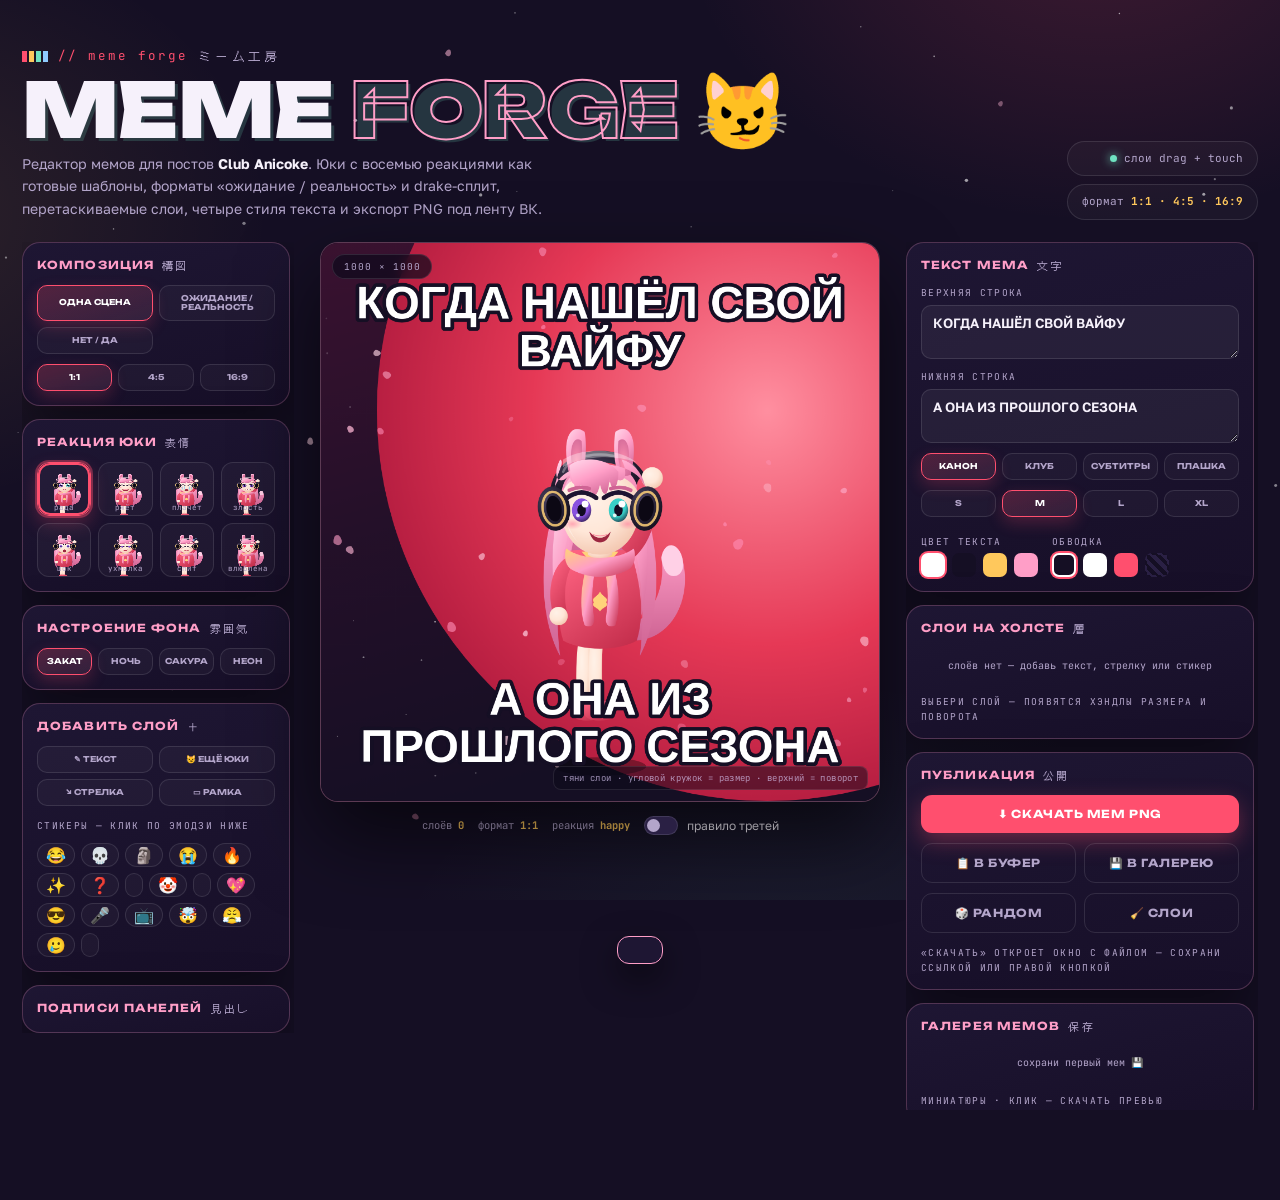
==== meme-forge.html @ c6b7b612 "Add files via upload" ====
<!DOCTYPE html>
<html lang="ru">

<head>
  <meta charset="UTF-8">
  <meta name="viewport" content="width=device-width, initial-scale=1">
  <title>Meme Forge — редактор мемов для Club Anicoke</title>
  <meta name="theme-color" content="#150f24">
  <link rel="icon"
    href="data:image/svg+xml,<svg xmlns='http://www.w3.org/2000/svg' viewBox='0 0 100 100'><text y='.9em' font-size='90'>🤡</text></svg>">
  <link rel="preconnect" href="https://fonts.googleapis.com">
  <link rel="preconnect" href="https://fonts.gstatic.com" crossorigin>
  <link
    href="https://fonts.googleapis.com/css2?family=Unbounded:wght@700;900&family=Golos+Text:wght@400;500;600;700;900&family=DotGothic16&family=JetBrains+Mono:wght@400;500&display=swap"
    rel="stylesheet">
  <style>
    :root {
      --ink: #150f24;
      --ink-2: #1e1633;
      --ink-3: #2a2044;
      --line: rgba(255, 255, 255, .11);
      --text: #f6f1fb;
      --muted: #b3a5ca;
      --sakura: #ff9ec7;
      --hot: #ff4f6e;
      --gold: #ffc85c;
      --mint: #6fe3c1;
      --sky: #8ecbff;
      --display: 'Unbounded', sans-serif;
      --body: 'Golos Text', sans-serif;
      --jp: 'DotGothic16', sans-serif;
      --mono: 'JetBrains Mono', monospace;
    }

    * {
      margin: 0;
      padding: 0;
      box-sizing: border-box
    }

    html {
      scroll-behavior: smooth
    }

    body {
      font-family: var(--body);
      background: var(--ink);
      color: var(--text);
      line-height: 1.6;
      overflow-x: hidden
    }

    body::before {
      content: "";
      position: fixed;
      inset: 0;
      z-index: -3;
      background:
        radial-gradient(700px 520px at 86% -10%, rgba(255, 79, 110, .18), transparent 60%),
        radial-gradient(620px 480px at -8% 24%, rgba(255, 200, 92, .10), transparent 60%),
        radial-gradient(740px 580px at 64% 114%, rgba(111, 227, 193, .08), transparent 60%),
        var(--ink);
    }

    #bg {
      position: fixed;
      inset: 0;
      z-index: -2;
      pointer-events: none
    }

    ::selection {
      background: var(--hot);
      color: #fff
    }

    ::-webkit-scrollbar {
      width: 10px;
      height: 10px
    }

    ::-webkit-scrollbar-track {
      background: var(--ink)
    }

    ::-webkit-scrollbar-thumb {
      background: var(--ink-3);
      border-radius: 8px
    }

    button {
      font-family: inherit
    }

    .wrap {
      max-width: 1500px;
      margin: 0 auto;
      padding: 0 22px;
      position: relative;
      z-index: 2
    }

    .forge-head {
      padding: 46px 0 22px;
      display: grid;
      grid-template-columns: 1.6fr .7fr;
      gap: 28px;
      align-items: end
    }

    .fh-tag {
      font-family: var(--mono);
      color: var(--hot);
      letter-spacing: .16em;
      font-size: 12.5px;
      display: flex;
      align-items: center;
      gap: 10px
    }

    .fh-tag .jp {
      font-family: var(--jp);
      color: var(--muted);
      letter-spacing: .3em
    }

    .fh-tag .gl {
      display: inline-flex;
      gap: 2px
    }

    .fh-tag .gl i {
      width: 5px;
      height: 11px;
      background: var(--hot);
      display: inline-block;
      animation: gl 1.4s infinite steps(1)
    }

    .fh-tag .gl i:nth-child(2) {
      background: var(--gold);
      animation-delay: .2s
    }

    .fh-tag .gl i:nth-child(3) {
      background: var(--mint);
      animation-delay: .4s
    }

    .fh-tag .gl i:nth-child(4) {
      background: var(--sky);
      animation-delay: .6s
    }

    @keyframes gl {

      0%,
      100% {
        opacity: 1;
        transform: scaleY(1)
      }

      50% {
        opacity: .25;
        transform: scaleY(.4)
      }
    }

    .fh-title {
      font-family: var(--display);
      font-weight: 900;
      font-size: clamp(34px, 6.6vw, 76px);
      line-height: .84;
      text-transform: uppercase;
      letter-spacing: -.02em;
      margin-top: 12px;
      position: relative
    }

    .fh-title em {
      font-style: normal;
      color: transparent;
      -webkit-text-stroke: 2px var(--sakura)
    }

    .fh-title .face {
      -webkit-text-stroke: 0;
      color: var(--gold);
      display: inline-block;
      animation: wob 2.6s ease-in-out infinite
    }

    @keyframes wob {

      0%,
      100% {
        transform: rotate(-4deg)
      }

      50% {
        transform: rotate(6deg)
      }
    }

    .fh-title::after {
      content: "MEME FORGE";
      position: absolute;
      left: 3px;
      top: 3px;
      color: var(--mint);
      opacity: .18;
      z-index: -1;
      -webkit-text-stroke: 0;
      mix-blend-mode: screen;
      animation: glx 3s infinite steps(1)
    }

    @keyframes glx {

      0%,
      92%,
      100% {
        transform: translate(0, 0)
      }

      94% {
        transform: translate(-3px, 1px)
      }

      96% {
        transform: translate(2px, -1px)
      }
    }

    .fh-sub {
      color: var(--muted);
      font-size: 14px;
      margin-top: 11px;
      max-width: 540px
    }

    .fh-sub b {
      color: var(--text)
    }

    .fh-meta {
      justify-self: end;
      display: grid;
      gap: 8px;
      text-align: right
    }

    .fh-pill {
      font-family: var(--mono);
      font-size: 11px;
      color: var(--muted);
      border: 1px solid var(--line);
      border-radius: 999px;
      padding: 8px 14px;
      background: rgba(255, 255, 255, .03);
      white-space: nowrap
    }

    .fh-pill b {
      color: var(--gold)
    }

    .fh-pill .dot {
      display: inline-block;
      width: 7px;
      height: 7px;
      border-radius: 50%;
      background: var(--mint);
      box-shadow: 0 0 10px var(--mint);
      margin-right: 7px;
      vertical-align: middle;
      animation: blink 1.6s infinite
    }

    @keyframes blink {

      0%,
      100% {
        opacity: 1
      }

      50% {
        opacity: .3
      }
    }

    .forge {
      display: grid;
      grid-template-columns: 272px minmax(0, 1fr) 352px;
      gap: 20px;
      align-items: start;
      padding-bottom: 90px
    }

    .col {
      display: grid;
      gap: 13px
    }

    .col.tools,
    .col.side {
      position: sticky;
      top: 16px;
      max-height: calc(100vh - 32px);
      overflow: auto;
      padding-right: 4px
    }

    .col.tools::-webkit-scrollbar,
    .col.side::-webkit-scrollbar {
      width: 6px
    }

    .card {
      background: linear-gradient(165deg, var(--ink-2), #170f28);
      border: 1px solid rgba(255, 158, 199, .24);
      border-radius: 18px;
      padding: 14px;
      box-shadow: 0 22px 50px rgba(0, 0, 0, .42);
      display: grid;
      gap: 10px
    }

    .card h3 {
      font-family: var(--display);
      font-weight: 700;
      font-size: 11px;
      letter-spacing: .1em;
      text-transform: uppercase;
      color: var(--sakura);
      display: flex;
      align-items: center;
      gap: 8px
    }

    .card h3 .jp {
      font-family: var(--jp);
      color: var(--muted);
      font-weight: 400;
      letter-spacing: .2em;
      font-size: 11px
    }

    .cap {
      font-family: var(--mono);
      font-size: 9.5px;
      letter-spacing: .14em;
      text-transform: uppercase;
      color: var(--muted)
    }

    .divider {
      height: 1px;
      background: var(--line)
    }

    .seg {
      display: grid;
      gap: 6px
    }

    .seg.c4 {
      grid-template-columns: repeat(4, 1fr)
    }

    .seg.c3 {
      grid-template-columns: repeat(3, 1fr)
    }

    .seg.c2 {
      grid-template-columns: repeat(2, 1fr)
    }

    .seg button {
      font-family: var(--display);
      font-weight: 700;
      font-size: 8px;
      letter-spacing: 0;
      text-transform: uppercase;
      padding: 8px 3px;
      border-radius: 10px;
      border: 1px solid var(--line);
      background: rgba(255, 255, 255, .03);
      color: var(--muted);
      cursor: pointer;
      transition: .18s;
      line-height: 1.15;
      text-align: center;
      min-width: 0;
      white-space: normal;
      overflow-wrap: anywhere;
      word-break: break-word
    }

    .seg button:hover {
      border-color: rgba(255, 158, 199, .4);
      color: var(--text);
      transform: translateY(-1px)
    }

    .seg button.on {
      background: linear-gradient(160deg, rgba(255, 79, 110, .24), rgba(255, 158, 199, .1));
      border-color: var(--hot);
      color: #fff;
      box-shadow: 0 6px 16px rgba(255, 79, 110, .22)
    }

    .faces {
      display: grid;
      grid-template-columns: repeat(4, 1fr);
      gap: 7px
    }

    .face-btn {
      position: relative;
      aspect-ratio: 1;
      border: 1px solid var(--line);
      border-radius: 12px;
      background: rgba(255, 255, 255, .03);
      cursor: pointer;
      transition: .18s;
      overflow: hidden;
      display: grid;
      place-items: center
    }

    .face-btn:focus-visible {
      outline: 2px solid var(--gold);
      outline-offset: 2px
    }

    .face-btn canvas {
      width: 78%;
      height: 78%
    }

    .face-btn:hover {
      border-color: rgba(255, 158, 199, .45);
      transform: translateY(-2px) scale(1.04)
    }

    .face-btn.on {
      border-color: var(--hot);
      box-shadow: 0 0 0 2px rgba(255, 79, 110, .4), 0 8px 18px rgba(255, 79, 110, .25)
    }

    .face-btn.on::after {
      content: "";
      position: absolute;
      inset: 0;
      border-radius: 12px;
      box-shadow: inset 0 0 0 2px var(--hot);
      animation: fpulse 1.6s infinite
    }

    @keyframes fpulse {

      0%,
      100% {
        opacity: .4
      }

      50% {
        opacity: .9
      }
    }

    .face-btn span {
      position: absolute;
      bottom: 2px;
      left: 0;
      right: 0;
      text-align: center;
      font-family: var(--mono);
      font-size: 7.5px;
      color: var(--muted)
    }

    .chips {
      display: flex;
      flex-wrap: wrap;
      gap: 6px
    }

    .chip {
      font-family: var(--body);
      font-size: 12px;
      font-weight: 500;
      border: 1px solid var(--line);
      background: rgba(255, 255, 255, .03);
      color: var(--text);
      border-radius: 999px;
      padding: 5px 11px;
      cursor: pointer;
      transition: .16s;
      white-space: nowrap
    }

    .chip:hover {
      border-color: var(--sakura);
      color: var(--sakura);
      transform: translateY(-2px);
      background: rgba(255, 158, 199, .08)
    }

    .chip.e {
      font-size: 16px;
      padding: 3px 8px;
      line-height: 1
    }

    .sw {
      display: flex;
      align-items: center;
      gap: 9px;
      cursor: pointer;
      user-select: none;
      font-size: 12px
    }

    .sw input {
      display: none
    }

    .sw .box {
      width: 34px;
      height: 19px;
      border-radius: 999px;
      background: var(--ink-3);
      position: relative;
      flex: none;
      transition: .25s;
      border: 1px solid var(--line)
    }

    .sw .box::after {
      content: "";
      position: absolute;
      top: 2px;
      left: 2px;
      width: 13px;
      height: 13px;
      border-radius: 50%;
      background: var(--muted);
      transition: .25s
    }

    .sw input:checked+.box {
      background: linear-gradient(90deg, var(--hot), var(--sakura));
      border-color: transparent
    }

    .sw input:checked+.box::after {
      left: 17px;
      background: #fff
    }

    .swatches {
      display: flex;
      gap: 7px;
      align-items: center
    }

    .swatch {
      width: 24px;
      height: 24px;
      border-radius: 7px;
      cursor: pointer;
      border: 2px solid transparent;
      transition: .16s
    }

    .swatch:hover {
      transform: scale(1.12)
    }

    .swatch.on {
      border-color: #fff;
      box-shadow: 0 0 0 2px var(--hot)
    }

    .field {
      display: grid;
      gap: 5px
    }

    .field textarea,
    .field input[type=text] {
      width: 100%;
      background: rgba(255, 255, 255, .05);
      border: 1px solid var(--line);
      color: var(--text);
      border-radius: 10px;
      padding: 9px 11px;
      font-family: var(--body);
      font-size: 13.5px;
      outline: none;
      transition: .2s;
      resize: vertical
    }

    .field textarea {
      min-height: 54px;
      font-weight: 600
    }

    .field input[type=text]:focus,
    .field textarea:focus {
      border-color: var(--sakura);
      box-shadow: 0 0 0 3px rgba(255, 158, 199, .16)
    }

    .layer-list {
      display: grid;
      gap: 6px;
      max-height: 170px;
      overflow: auto
    }

    .layer {
      display: flex;
      align-items: center;
      gap: 8px;
      border: 1px solid var(--line);
      border-radius: 10px;
      padding: 7px 9px;
      cursor: pointer;
      transition: .16s;
      background: rgba(255, 255, 255, .02)
    }

    .layer:hover {
      border-color: rgba(255, 158, 199, .4)
    }

    .layer.on {
      border-color: var(--hot);
      background: rgba(255, 79, 110, .1)
    }

    .layer .ic {
      font-size: 14px;
      flex: none;
      width: 18px;
      text-align: center
    }

    .layer .nm {
      flex: 1;
      min-width: 0;
      font-size: 11.5px;
      white-space: nowrap;
      overflow: hidden;
      text-overflow: ellipsis
    }

    .layer .x {
      flex: none;
      width: 20px;
      height: 20px;
      border-radius: 6px;
      border: 0;
      background: transparent;
      color: var(--muted);
      cursor: pointer;
      font-size: 12px
    }

    .layer .x:hover {
      background: rgba(255, 79, 110, .2);
      color: #fff
    }

    .btn {
      font-family: var(--display);
      font-weight: 700;
      font-size: 11px;
      letter-spacing: .05em;
      text-transform: uppercase;
      border: 0;
      border-radius: 11px;
      padding: 12px;
      cursor: pointer;
      transition: .2s;
      display: flex;
      align-items: center;
      justify-content: center;
      gap: 8px;
      text-decoration: none
    }

    .btn-hot {
      background: var(--hot);
      color: #fff;
      box-shadow: 0 8px 22px rgba(255, 79, 110, .35)
    }

    .btn-hot:hover {
      transform: translateY(-2px);
      box-shadow: 0 12px 28px rgba(255, 79, 110, .5)
    }

    .btn-ghost {
      background: transparent;
      color: var(--muted);
      border: 1px solid var(--line)
    }

    .btn-ghost:hover {
      color: var(--text);
      border-color: var(--sakura)
    }

    .btn-mint {
      background: var(--mint);
      color: #10332a
    }

    .btn-row {
      display: grid;
      grid-template-columns: 1fr 1fr;
      gap: 8px
    }

    .stage {
      display: grid;
      gap: 14px
    }

    .canvas-frame {
      position: relative;
      border-radius: 18px;
      overflow: hidden;
      border: 1px solid rgba(255, 158, 199, .32);
      background: #0e0a1c;
      box-shadow: 0 34px 80px rgba(0, 0, 0, .6);
      margin: 0 auto;
      width: 100%;
      max-width: 560px;
      transition: transform .12s ease
    }

    .canvas-frame.pop {
      animation: cpop .4s cubic-bezier(.2, .9, .3, 1.4)
    }

    @keyframes cpop {
      0% {
        transform: scale(.96)
      }

      55% {
        transform: scale(1.015)
      }

      100% {
        transform: scale(1)
      }
    }

    .canvas-frame.r11 {
      aspect-ratio: 1/1
    }

    .canvas-frame.r45 {
      aspect-ratio: 4/5
    }

    .canvas-frame.r169 {
      aspect-ratio: 16/9
    }

    #meme {
      position: absolute;
      inset: 0;
      width: 100%;
      height: 100%;
      display: block;
      touch-action: none;
      cursor: grab
    }

    #meme.drag {
      cursor: grabbing
    }

    .canvas-tag {
      position: absolute;
      top: 11px;
      left: 11px;
      z-index: 3;
      font-family: var(--mono);
      font-size: 9.5px;
      letter-spacing: .1em;
      color: var(--muted);
      background: rgba(14, 10, 28, .72);
      border: 1px solid var(--line);
      border-radius: 999px;
      padding: 4px 11px;
      backdrop-filter: blur(6px);
      pointer-events: none
    }

    .canvas-hint {
      position: absolute;
      bottom: 11px;
      right: 11px;
      z-index: 3;
      font-family: var(--mono);
      font-size: 9px;
      letter-spacing: .04em;
      color: var(--muted);
      background: rgba(14, 10, 28, .6);
      border: 1px solid var(--line);
      border-radius: 8px;
      padding: 4px 9px;
      pointer-events: none;
      opacity: .85
    }

    .stage-bar {
      display: flex;
      flex-wrap: wrap;
      gap: 8px 14px;
      justify-content: center;
      align-items: center
    }

    .stage-bar .meter {
      font-family: var(--mono);
      font-size: 10.5px;
      color: var(--muted)
    }

    .stage-bar .meter b {
      color: var(--gold)
    }

    .gallery {
      display: grid;
      grid-template-columns: repeat(3, 1fr);
      gap: 7px;
      max-height: 230px;
      overflow: auto
    }

    .gallery .g {
      position: relative;
      aspect-ratio: 1;
      border-radius: 9px;
      overflow: hidden;
      border: 1px solid var(--line);
      cursor: pointer;
      background: #0e0a1c
    }

    .gallery .g img {
      width: 100%;
      height: 100%;
      object-fit: cover;
      display: block
    }

    .gallery .g .x {
      position: absolute;
      top: 3px;
      right: 3px;
      width: 18px;
      height: 18px;
      border-radius: 6px;
      border: 0;
      background: rgba(14, 10, 28, .8);
      color: #fff;
      cursor: pointer;
      font-size: 11px;
      opacity: 0;
      transition: .15s
    }

    .gallery .g:hover .x {
      opacity: 1
    }

    .gallery .g:hover {
      border-color: var(--sakura)
    }

    .g-empty {
      grid-column: 1/-1;
      font-family: var(--mono);
      font-size: 10px;
      color: var(--muted);
      text-align: center;
      padding: 10px
    }

    .toast {
      position: fixed;
      bottom: 26px;
      left: 50%;
      transform: translate(-50%, 90px);
      z-index: 300;
      background: var(--ink-2);
      border: 1px solid var(--sakura);
      color: var(--text);
      padding: 13px 22px;
      border-radius: 12px;
      box-shadow: 0 14px 34px rgba(0, 0, 0, .55);
      transition: transform .45s cubic-bezier(.2, .9, .3, 1.2);
      font-size: 14px
    }

    .toast.show {
      transform: translate(-50%, 0)
    }

    .modal {
      position: fixed;
      inset: 0;
      z-index: 400;
      background: rgba(8, 5, 16, .8);
      backdrop-filter: blur(6px);
      display: none;
      place-items: center;
      padding: 20px
    }

    .modal.show {
      display: grid
    }

    .modal-card {
      width: min(560px, 94vw);
      max-height: 92vh;
      overflow: auto;
      background: linear-gradient(165deg, var(--ink-2), #170f28);
      border: 1px solid rgba(255, 158, 199, .34);
      border-radius: 18px;
      padding: 18px;
      box-shadow: 0 30px 80px rgba(0, 0, 0, .6);
      display: grid;
      gap: 14px
    }

    .modal-head {
      display: flex;
      justify-content: space-between;
      align-items: center;
      gap: 10px
    }

    .modal-head h3 {
      font-family: var(--display);
      font-weight: 700;
      font-size: 12px;
      letter-spacing: .08em;
      text-transform: uppercase;
      color: var(--sakura)
    }

    .modal-head .dim {
      font-family: var(--mono);
      font-size: 10px;
      color: var(--muted)
    }

    .modal-x {
      flex: none;
      width: 30px;
      height: 30px;
      border-radius: 9px;
      border: 1px solid var(--line);
      background: transparent;
      color: var(--muted);
      cursor: pointer;
      font-size: 15px
    }

    .modal-x:hover {
      color: #fff;
      border-color: var(--hot)
    }

    .modal-card img {
      width: 100%;
      border-radius: 12px;
      border: 1px solid var(--line);
      background: #0e0a1c;
      display: block
    }

    .modal-actions {
      display: grid;
      grid-template-columns: 1fr 1fr;
      gap: 8px
    }

    .modal-note {
      font-family: var(--mono);
      font-size: 10px;
      color: var(--muted);
      line-height: 1.5
    }

    .modal-note b {
      color: var(--gold)
    }

    @media(max-width:1180px) {
      .forge {
        grid-template-columns: 1fr 340px
      }

      .col.tools {
        position: static;
        max-height: none;
        grid-column: 1 / -1;
        display: grid;
        grid-template-columns: 1fr 1fr;
        gap: 13px
      }
    }

    @media(max-width:880px) {
      .forge {
        grid-template-columns: 1fr
      }

      .col.tools {
        grid-template-columns: 1fr
      }

      .col.side {
        position: static;
        max-height: none
      }

      .forge-head {
        grid-template-columns: 1fr
      }

      .fh-meta {
        justify-self: start;
        text-align: left
      }
    }
  </style>
</head>

<body>
  <canvas id="bg" aria-hidden="true"></canvas>

  <div class="wrap">
    <header class="forge-head">
      <div>
        <div class="fh-tag"><span class="gl"><i></i><i></i><i></i><i></i></span>// meme forge <span
            class="jp">ミーム工房</span></div>
        <h1 class="fh-title">MEME <em>FORGE</em> <span class="face">😼</span></h1>
        <p class="fh-sub">Редактор мемов для постов <b>Club Anicoke</b>. Юки с восемью реакциями как готовые шаблоны,
          форматы «ожидание / реальность» и drake‑сплит, перетаскиваемые слои, четыре стиля текста и экспорт PNG под
          ленту ВК.</p>
      </div>
      <div class="fh-meta">
        <div class="fh-pill"><span class="dot"></span>слои drag + touch</div>
        <div class="fh-pill">формат <b>1:1 · 4:5 · 16:9</b></div>
      </div>
    </header>

    <div class="forge">

      <div class="col tools">

        <div class="card">
          <h3>композиция <span class="jp">構図</span></h3>
          <div class="seg c2" id="layout">
            <button data-l="single" class="on">одна сцена</button>
            <button data-l="split">ожидание / реальность</button>
            <button data-l="drake">нет / да</button>
          </div>
          <div class="seg c3" id="ratio">
            <button data-r="11" class="on">1:1</button>
            <button data-r="45">4:5</button>
            <button data-r="169">16:9</button>
          </div>
        </div>

        <div class="card">
          <h3>реакция Юки <span class="jp">表情</span></h3>
          <div class="faces" id="faces"></div>
        </div>

        <div class="card">
          <h3>настроение фона <span class="jp">雰囲気</span></h3>
          <div class="seg c4" id="mood"></div>
        </div>

        <div class="card">
          <h3>добавить слой <span class="jp">＋</span></h3>
          <div class="seg c2">
            <button id="addText">✎ текст</button>
            <button id="addYuki">😼 ещё Юки</button>
            <button id="addArrow">↘ стрелка</button>
            <button id="addBox">▭ рамка</button>
          </div>
          <div class="cap" style="margin-top:2px">стикеры — клик по эмодзи ниже</div>
          <div class="chips" id="stickers"></div>
        </div>

        <div class="card">
          <h3>подписи панелей <span class="jp">見出し</span></h3>
          <div class="field" id="cap1wrap"><span class="cap">панель 1 / верх</span><input type="text" id="cap1"
              value="ОЖИДАНИЕ"></div>
          <div class="field" id="cap2wrap"><span class="cap">панель 2 / низ</span><input type="text" id="cap2"
              value="РЕАЛЬНОСТЬ"></div>
        </div>

      </div>

      <div class="col stage">
        <div class="canvas-frame r11" id="frame">
          <span class="canvas-tag" id="ctag">1000 × 1000</span>
          <canvas id="meme"></canvas>
          <span class="canvas-hint">тяни слои · угловой кружок = размер · верхний = поворот</span>
        </div>
        <div class="stage-bar">
          <span class="meter">слоёв <b id="mLayers">0</b></span>
          <span class="meter">формат <b id="mRatio">1:1</b></span>
          <span class="meter">реакция <b id="mFace">happy</b></span>
          <label class="sw"><input type="checkbox" id="gridOn"><span class="box"></span>правило третей</label>
        </div>
      </div>

      <div class="col side">

        <div class="card" id="globalTextCard">
          <h3>текст мема <span class="jp">文字</span></h3>
          <div class="field"><span class="cap">верхняя строка</span><textarea id="topText"
              rows="2">КОГДА НАШЁЛ СВОЙ ВАЙФУ</textarea></div>
          <div class="field"><span class="cap">нижняя строка</span><textarea id="botText"
              rows="2">А ОНА ИЗ ПРОШЛОГО СЕЗОНА</textarea></div>
          <div class="seg c4" id="tStyle">
            <button data-s="classic" class="on">канон</button>
            <button data-s="club">клуб</button>
            <button data-s="caption">субтитры</button>
            <button data-s="karaoke">плашка</button>
          </div>
          <div class="seg c4" id="tSize">
            <button data-z="S">S</button>
            <button data-z="M" class="on">M</button>
            <button data-z="L">L</button>
            <button data-z="XL">XL</button>
          </div>
          <div style="display:flex;gap:14px;align-items:center;flex-wrap:wrap">
            <div><span class="cap">цвет текста</span>
              <div class="swatches" id="tFill"></div>
            </div>
            <div><span class="cap">обводка</span>
              <div class="swatches" id="tStroke"></div>
            </div>
          </div>
        </div>

        <div class="card">
          <h3>слои на холсте <span class="jp">層</span></h3>
          <div class="layer-list" id="layerList"></div>
          <div class="cap" id="layerHint">выбери слой — появятся хэндлы размера и поворота</div>
        </div>

        <div class="card">
          <h3>публикация <span class="jp">公開</span></h3>
          <button class="btn btn-hot" id="dlMeme">⬇ скачать мем PNG</button>
          <div class="btn-row">
            <button class="btn btn-ghost" id="copyMeme">📋 в буфер</button>
            <button class="btn btn-ghost" id="saveMeme">💾 в галерею</button>
          </div>
          <div class="btn-row">
            <button class="btn btn-ghost" id="randomize">🎲 рандом</button>
            <button class="btn btn-ghost" id="clearLayers">🧹 слои</button>
          </div>
          <div class="cap" style="margin-top:2px">«скачать» откроет окно с файлом — сохрани ссылкой или правой кнопкой
          </div>
        </div>

        <div class="card">
          <h3>галерея мемов <span class="jp">保存</span></h3>
          <div class="gallery" id="gallery"></div>
          <div class="cap" style="margin-top:2px">миниатюры · клик — скачать превью</div>
        </div>

      </div>

    </div>
  </div>

  <div class="modal" id="modal">
    <div class="modal-card">
      <div class="modal-head">
        <h3>мем готов <span class="dim" id="modalDim"></span></h3>
        <button class="modal-x" id="modalX" aria-label="закрыть">✕</button>
      </div>
      <img id="modalImg" alt="готовый мем">
      <div class="modal-actions">
        <a class="btn btn-hot" id="modalSave" download>⬇ сохранить PNG</a>
        <button class="btn btn-ghost" id="modalCopy">📋 скопировать</button>
      </div>
      <div class="modal-note">Если кнопка «сохранить» не сработала — кликни по картинке <b>правой кнопкой → «Сохранить
          изображение как…»</b>. Копирование в буфер работает на https и localhost (твой <b>npx serve</b> подходит).
      </div>
    </div>
  </div>

  <div class="toast" id="toast"></div>

  <script>
    const $ = s => document.querySelector(s), $$ = s => [...document.querySelectorAll(s)];
    /* защитный навешиватель: отсутствующий элемент больше не валит инициализацию */
    function on(sel, ev, fn) {
      const el = typeof sel === 'string' ? $(sel) : sel;
      if (el) { el.addEventListener(ev, fn); return el; }
      console.warn('[meme-forge] элемент не найден, пропуск:', sel); return null;
    }

    /* ═══════════ ambient-фон ═══════════ */
    (() => {
      const cv = $('#bg'), cx = cv.getContext('2d'); let W, H, ps = [], st = [];
      const C = ['#ffb7d5', '#ff9ec7', '#ffd3e4'];
      function rs() {
        W = cv.width = innerWidth; H = cv.height = innerHeight;
        st = Array.from({ length: 50 }, () => ({ x: Math.random() * W, y: Math.random() * H, r: Math.random() * 1.4 + .4, p: Math.random() * 6.28 }));
      }
      addEventListener('resize', rs); rs();
      for (let i = 0; i < 20; i++)ps.push({ x: Math.random() * W, y: Math.random() * H, s: 5 + Math.random() * 7, vy: .4 + Math.random() * .9, ph: Math.random() * 6.28, sw: .4 + Math.random() * .7, rot: Math.random() * 6.28, vr: (Math.random() - .5) * .04, c: C[Math.random() * 3 | 0], a: .3 + Math.random() * .4 });
      function petal(p) {
        cx.save(); cx.translate(p.x, p.y); cx.rotate(p.rot); cx.globalAlpha = p.a; cx.fillStyle = p.c;
        cx.beginPath(); const s = p.s; cx.moveTo(0, 0); cx.bezierCurveTo(s * .6, -s * .5, s * 1.1, -s * .1, s * .55, s * .5);
        cx.bezierCurveTo(s * .2, s * .75, -s * .1, s * .4, 0, 0); cx.fill(); cx.restore();
      }
      (function loop() {
        cx.clearRect(0, 0, W, H);
        for (const s of st) { s.p += .02; cx.globalAlpha = .12 + Math.abs(Math.sin(s.p)) * .5; cx.fillStyle = '#fff'; cx.beginPath(); cx.arc(s.x, s.y, s.r, 0, 6.28); cx.fill(); }
        cx.globalAlpha = 1; for (const p of ps) { p.ph += .02; p.y += p.vy; p.x += Math.sin(p.ph) * p.sw + .2; p.rot += p.vr; if (p.y > H + 20) { p.y = -20; p.x = Math.random() * W; } petal(p); }
        requestAnimationFrame(loop);
      })();
    })();

    /* ═══════════ данные ═══════════ */
    const FACES = [
      { k: 'happy', n: 'рада' }, { k: 'laugh', n: 'ржёт' }, { k: 'cry', n: 'плачет' }, { k: 'angry', n: 'злость' },
      { k: 'shock', n: 'шок' }, { k: 'smug', n: 'ухмылка' }, { k: 'sleep', n: 'спит' }, { k: 'love', n: 'влюблена' },
    ];
    const MOODS = {
      sunset: { name: 'закат', bg: [[0, '#3a1230'], [.5, '#241029'], [1, '#150f24']], sun: { x: .8, y: .3, r: .7, c0: '#ff8fa0', c1: '#e63956', c2: '#b81f42' } },
      night: { name: 'ночь', bg: [[0, '#160f2c'], [1, '#0d0a1c']], sun: { x: .8, y: .28, r: .6, c0: 'rgba(143,203,255,.5)', c1: 'rgba(111,227,193,.16)', c2: 'transparent' } },
      sakura: { name: 'сакура', bg: [[0, '#4a1c3c'], [.5, '#341634'], [1, '#241634']], sun: { x: .8, y: .32, r: .7, c0: '#ffc2dd', c1: '#ff7da6', c2: '#d96f9c' } },
      neon: { name: 'неон', bg: [[0, '#120c22'], [1, '#0a0716']], sun: { x: .8, y: .36, r: .65, c0: 'rgba(111,227,193,.42)', c1: 'rgba(255,79,110,.18)', c2: 'transparent' } },
    };
    const STICKERS = ['😂', '💀', '🗿', '😭', '🔥', '✨', '❓', '', '🤡', '', '💖', '😎', '🎤', '📺', '🤯', '😤', '🥲', ''];
    const TFILLS = [['#ffffff', 'белый'], ['#150f24', 'чёрный'], ['#ffc85c', 'золото'], ['#ff9ec7', 'сакура']];
    const TSTROKES = [['#150f24', 'чёрный'], ['#ffffff', 'белый'], ['#ff4f6e', 'hot'], ['none', 'без']];
    const SIZEZ = { S: .058, M: .082, L: .112, XL: .15 };
    const DEF_SPLIT = ['ОЖИДАНИЕ', 'РЕАЛЬНОСТЬ'], DEF_DRAKE = ['НЕТ', 'ДА'];
    const HANDLE_CSS = 12, HANDLE_HIT = 15, HANDLE_LEN = 22;

    /* ═══════════ состояние ═══════════ */
    const S = {
      layout: 'single', ratio: '11', face: 'happy', mood: 'sunset',
      tStyle: 'classic', tSize: 'M', tFill: '#ffffff', tStroke: '#150f24',
      topText: 'КОГДА НАШЁЛ СВОЙ ВАЙФУ', botText: 'А ОНА ИЗ ПРОШЛОГО СЕЗОНА',
      cap1: 'ОЖИДАНИЕ', cap2: 'РЕАЛЬНОСТЬ', grid: false,
      layers: [], active: null, panelFaces: ['happy', 'cry']
    };
    let UID = 0;
    let curCssScale = 1;

    /* ═══════════ генератор Юки с реакциями ═══════════ */
    const PAL = { hair: ['#ffd0e6', '#ff9ec7', '#cf6494'], skin: '#ffe7d8', skinSh: '#efbca2', cloth: ['#ff6482', '#c52f4d'], accent: '#ffd27a', eye: '#8a52e0', eye2: '#39d0c8' };
    function buildEyes(face, id, p, sxL, sxR) {
      const eL = id + '_eye0', eR = id + '_eye1';
      const open = (ex, grad, sx) => {
        const w = sx !== 1 ? `translate(${ex},0) scale(${sx},1) translate(${-ex},0)` : '';
        const g = `<ellipse cx="${ex}" cy="65" rx="6.3" ry="7.7" fill="url(#${grad})"/><ellipse cx="${ex}" cy="65" rx="2.8" ry="3.8" fill="#120b22"/><circle cx="${ex + 2.3}" cy="61" r="2.3" fill="#fff"/><circle cx="${ex - 2.4}" cy="68.4" r="1.2" fill="#fff" opacity=".85"/><path d="M${ex - 9.5},57 q9.5,-7 19,0" stroke="#1d1430" stroke-width="3" fill="none" stroke-linecap="round"/>`;
        return w ? `<g transform="${w}">${g}</g>` : `<g>${g}</g>`;
      };
      const happy = (ex, sx) => {
        const w = sx !== 1 ? `translate(${ex},0) scale(${sx},1) translate(${-ex},0)` : '';
        const g = `<path d="M${ex - 8},66 q8,-8 16,0" stroke="#2a1d3a" stroke-width="3.4" fill="none" stroke-linecap="round"/>`;
        return w ? `<g transform="${w}">${g}</g>` : `<g>${g}</g>`;
      };
      const cry = (ex, sx) => {
        const w = sx !== 1 ? `translate(${ex},0) scale(${sx},1) translate(${-ex},0)` : '';
        const g = `<path d="M${ex - 7},64 q7,-6 14,0" stroke="#2a1d3a" stroke-width="3" fill="none" stroke-linecap="round"/>
      <path d="M${ex - 4},68 q-2,12 1,18 q3,-6 1,-18z" fill="#7fd0ff" opacity=".85"/><path d="M${ex + 4},68 q2,10 -1,16" stroke="#7fd0ff" stroke-width="2.4" fill="none" opacity=".7" stroke-linecap="round"/>`;
        return w ? `<g transform="${w}">${g}</g>` : `<g>${g}</g>`;
      };
      const shock = (ex, sx) => {
        const w = sx !== 1 ? `translate(${ex},0) scale(${sx},1) translate(${-ex},0)` : '';
        const g = `<circle cx="${ex}" cy="64" r="7" fill="#fff"/><circle cx="${ex}" cy="64" r="5" fill="url(#${eL})"/><circle cx="${ex}" cy="64" r="1.7" fill="#120b22"/><path d="M${ex - 9},55 q9,-5 18,0" stroke="#1d1430" stroke-width="2.6" fill="none" stroke-linecap="round"/>`;
        return w ? `<g transform="${w}">${g}</g>` : `<g>${g}</g>`;
      };
      const smug = (ex, sx) => {
        const w = sx !== 1 ? `translate(${ex},0) scale(${sx},1) translate(${-ex},0)` : '';
        const g = `<path d="M${ex - 8},64 q8,-3 16,2" stroke="#2a1d3a" stroke-width="3.2" fill="none" stroke-linecap="round"/><ellipse cx="${ex + 1}" cy="66" rx="4" ry="3" fill="url(#${eL})"/>`;
        return w ? `<g transform="${w}">${g}</g>` : `<g>${g}</g>`;
      };
      const sleep = (ex, sx) => {
        const w = sx !== 1 ? `translate(${ex},0) scale(${sx},1) translate(${-ex},0)` : '';
        const g = `<path d="M${ex - 8},65 q8,4 16,0" stroke="#2a1d3a" stroke-width="3.2" fill="none" stroke-linecap="round"/>`;
        return w ? `<g transform="${w}">${g}</g>` : `<g>${g}</g>`;
      };
      const love = (ex) => `<g><path d="M${ex},70 C${ex - 7},62 ${ex - 7},56 ${ex - 3},56 C${ex - 1},56 ${ex},58 ${ex},59 C${ex},58 ${ex + 1},56 ${ex + 3},56 C${ex + 7},56 ${ex + 7},62 ${ex},70 Z" fill="#ff4f6e"/></g>`;
      const angry = (ex, sx) => {
        const w = sx !== 1 ? `translate(${ex},0) scale(${sx},1) translate(${-ex},0)` : '';
        const g = `<ellipse cx="${ex}" cy="66" rx="5.6" ry="6.6" fill="url(#${eL})"/><ellipse cx="${ex}" cy="66" rx="2.4" ry="3.2" fill="#120b22"/><circle cx="${ex + 1.8}" cy="63" r="1.6" fill="#fff"/><path d="M${ex - 9},58 l17,5" stroke="#1d1430" stroke-width="3.2" fill="none" stroke-linecap="round"/>`;
        return w ? `<g transform="${w}">${g}</g>` : `<g>${g}</g>`;
      };
      let L, R;
      switch (face) {
        case 'laugh': L = happy(58, sxL); R = happy(82, sxR); break;
        case 'cry': L = cry(58, sxL); R = cry(82, sxR); break;
        case 'shock': L = shock(58, sxL); R = shock(82, sxR); break;
        case 'smug': L = smug(58, sxL); R = smug(82, sxR); break;
        case 'sleep': L = sleep(58, sxL); R = sleep(82, sxR); break;
        case 'love': L = love(58); R = love(82); break;
        case 'angry': L = angry(58, sxL); R = angry(82, sxR); break;
        default: L = open(58, eL, sxL); R = open(82, eR, sxR);
      }
      return L + R;
    }
    function buildMouth(face) {
      switch (face) {
        case 'laugh': return `<path d="M58,78 q12,14 24,0 q-3,12 -12,12 q-9,0 -12,-12z" fill="#9c2740"/><path d="M60,80 q10,4 20,0 q-2,3 -10,3 q-8,0 -10,-3z" fill="#ff8aa0"/>`;
        case 'cry': return `<path d="M62,84 q8,-6 16,0 q-2,5 -8,5 q-6,0 -8,-5z" fill="#9c2740"/>`;
        case 'angry': return `<path d="M60,80 l20,0 l-3,5 l-3,-3 l-3,3 l-3,-3 l-3,3z" fill="#fff" stroke="#9c2740" stroke-width="1"/>`;
        case 'shock': return `<ellipse cx="70" cy="84" rx="5" ry="6.5" fill="#9c2740"/>`;
        case 'smug': return `<path d="M62,80 q8,5 16,-1" stroke="#b83350" stroke-width="2.4" fill="none" stroke-linecap="round"/>`;
        case 'sleep': return `<path d="M64,82 q6,3 12,0" stroke="#b83350" stroke-width="2.2" fill="none" stroke-linecap="round"/><text x="92" y="40" font-family="Unbounded" font-size="14" fill="#8ecbff" font-weight="700">z</text><text x="100" y="30" font-family="Unbounded" font-size="11" fill="#8ecbff" font-weight="700">z</text>`;
        case 'love': return `<path d="M62,80 q8,8 16,0 q-2,7 -8,7 q-6,0 -8,-7z" fill="#9c2740"/>`;
        default: return `<path d="M63,79 q7,8 14,0 q-2,7 -7,7 q-5,0 -7,-7z" fill="#9c2740"/><path d="M64,80 q6,3 12,0 q-2,2 -6,2 q-4,0 -6,-2z" fill="#ff8aa0"/>`;
      }
    }
    function chibiSVG(face) {
      const id = 'y' + (UID++), p = PAL, [hL, hM, hD] = p.hair, [cL, cD] = p.cloth;
      const sxL = 1, sxR = 1;
      const defs = `<defs>
   <linearGradient id="${id}_h" x1=".2" y1="0" x2=".8" y2="1"><stop offset="0" stop-color="${hL}"/><stop offset=".45" stop-color="${hM}"/><stop offset="1" stop-color="${hD}"/></linearGradient>
   <linearGradient id="${id}_hd" x1="0" y1="0" x2="0" y2="1"><stop offset="0" stop-color="${hM}"/><stop offset="1" stop-color="${hD}"/></linearGradient>
   <radialGradient id="${id}_sk" cx=".38" cy=".32" r=".82"><stop offset="0" stop-color="#fff2e8"/><stop offset=".5" stop-color="${p.skin}"/><stop offset="1" stop-color="${p.skinSh}"/></radialGradient>
   <linearGradient id="${id}_cl" x1=".2" y1="0" x2=".8" y2="1"><stop offset="0" stop-color="${cL}"/><stop offset="1" stop-color="${cD}"/></linearGradient>
   <linearGradient id="${id}_ac" x1="0" y1="0" x2="0" y2="1"><stop offset="0" stop-color="${p.accent}"/><stop offset="1" stop-color="${cD}"/></linearGradient>
   <linearGradient id="${id}_sc" x1="0" y1="0" x2="1" y2="1"><stop offset="0" stop-color="${p.accent}"/><stop offset=".5" stop-color="${hM}"/><stop offset="1" stop-color="${cD}"/></linearGradient>
   <radialGradient id="${id}_eye0" cx=".4" cy=".3" r=".85"><stop offset="0" stop-color="${p.eye}"/><stop offset=".55" stop-color="${p.eye}"/><stop offset="1" stop-color="#140d24"/></radialGradient>
   <radialGradient id="${id}_eye1" cx=".4" cy=".3" r=".85"><stop offset="0" stop-color="${p.eye2}"/><stop offset=".55" stop-color="${p.eye2}"/><stop offset="1" stop-color="#140d24"/></radialGradient>
   <radialGradient id="${id}_bl" cx=".5" cy=".5" r=".5"><stop offset="0" stop-color="#ff7d9c" stop-opacity=".6"/><stop offset="1" stop-color="#ff7d9c" stop-opacity="0"/></radialGradient>
   <radialGradient id="${id}_ear" cx=".5" cy=".7" r=".7"><stop offset="0" stop-color="#ff8fb0"/><stop offset="1" stop-color="#d96f9c"/></radialGradient>
   <radialGradient id="${id}_hp" cx=".34" cy=".3" r=".85"><stop offset="0" stop-color="#4a4260"/><stop offset=".5" stop-color="#2a2438"/><stop offset="1" stop-color="#100c1a"/></radialGradient>
  </defs>`;
      const ears = `<g><path d="M50,42 C44,16 52,8 60,14 C62,26 60,36 58,44 Z" fill="url(#${id}_h)"/><path d="M52,38 C49,22 54,16 58,20 C59,28 58,34 56,40 Z" fill="url(#${id}_ear)"/></g><g><path d="M90,42 C96,16 88,8 80,14 C78,26 80,36 82,44 Z" fill="url(#${id}_h)"/><path d="M88,38 C91,22 86,16 82,20 C81,28 82,34 84,40 Z" fill="url(#${id}_ear)"/></g>`;
      const hpBand = `<path d="M41,54 C44,22 96,22 99,54" stroke="url(#${id}_hp)" stroke-width="7.5" fill="none" stroke-linecap="round"/><path d="M46,40 C52,25 88,25 94,40" stroke="#fff" stroke-width="1.6" fill="none" opacity=".3" stroke-linecap="round"/>`;
      const back = `<path d="M40,56 C36,30 104,30 100,56 C100,72 96,84 92,92 L48,92 C44,84 40,72 40,56 Z" fill="url(#${id}_hd)"/>`;
      const long = `<path d="M42,58 C30,92 30,134 44,160 C40,128 44,96 52,72 Z" fill="url(#${id}_hd)"/><path d="M44,60 C36,90 38,124 48,150 C46,120 50,92 56,72 Z" fill="url(#${id}_h)" opacity=".9"/><path d="M98,58 C110,92 110,134 96,160 C100,128 96,96 88,72 Z" fill="url(#${id}_hd)"/><path d="M96,60 C104,90 102,124 92,150 C94,120 90,92 84,72 Z" fill="url(#${id}_h)" opacity=".9"/>`;
      const tail = `<g><path d="M92,150 C116,150 130,124 124,98 C122,86 112,84 110,96 C113,116 104,134 90,140 Z" fill="url(#${id}_hd)"/><path d="M124,98 C122,86 112,84 110,96 C111,104 114,108 118,108 C122,108 125,104 124,98 Z" fill="${hL}"/></g>`;
      const leg = (x) => `<g><path d="M${x},148 C${x - 2},166 ${x - 2},182 ${x},196 C${x + 4},198 ${x + 8},196 ${x + 8},190 C${x + 7},178 ${x + 7},162 ${x + 8},150 Z" fill="url(#${id}_sk)"/><path d="M${x - 4},192 q-3,9 7,10 q13,1 13,-6 q0,-6 -9,-7 q-8,-1 -11,3z" fill="url(#${id}_cl)"/></g>`;
      const torso = `<g><path d="M50,92 C48,90 92,90 90,92 C97,114 99,134 94,150 C82,157 58,157 46,150 C41,134 43,114 50,92 Z" fill="url(#${id}_cl)"/><path d="M58,92 L70,106 L82,92 Z" fill="${p.accent}"/><g transform="translate(70,124)" fill="${p.accent}"><path d="M0,-6 C2,-2 6,-2 4,1 C6,4 2,4 0,7 C-2,4 -6,4 -4,1 C-6,-2 -2,-2 0,-6 Z"/></g></g>`;
      const armL = `<g><path d="M48,96 C38,102 35,120 40,134 C44,138 49,136 48,129 C46,118 48,106 53,99 Z" fill="url(#${id}_cl)"/><circle cx="43" cy="134" r="6" fill="url(#${id}_sk)"/></g>`;
      const armR = `<g><path d="M92,96 C104,86 110,64 105,46 C100,40 93,43 94,52 C97,66 92,80 84,90 Z" fill="url(#${id}_cl)"/><circle cx="104" cy="44" r="7" fill="url(#${id}_sk)"/></g>`;
      const scarf = `<g><path d="M62,98 C58,112 56,128 60,140 C64,142 67,140 66,134 C64,122 65,110 68,100 Z" fill="url(#${id}_sc)"/><path d="M78,98 C82,112 84,128 80,140 C76,142 73,140 74,134 C76,122 75,110 72,100 Z" fill="url(#${id}_sc)"/><path d="M48,90 C58,98 82,98 92,90 C94,96 92,102 88,104 C76,110 64,110 52,104 C48,102 46,96 48,90 Z" fill="url(#${id}_sc)"/></g>`;
      const neck = `<path d="M62,82 h16 v12 q-8,6 -16,0z" fill="url(#${id}_sk)"/>`;
      const faceG = `<path d="M44,60 C44,34 96,34 96,60 C96,82 84,94 70,94 C56,94 44,82 44,60 Z" fill="url(#${id}_sk)"/><path d="M46,58 C46,46 52,40 60,38 C50,42 47,52 48,64 C48,72 50,80 56,86 C49,80 46,70 46,58 Z" fill="#fff" opacity=".4"/>`;
      const front = `<path d="M40,56 C38,28 102,28 100,56 C100,42 92,34 84,32 C90,44 84,50 78,42 C76,54 68,44 64,54 C60,44 52,54 50,42 C44,50 38,44 44,32 C48,34 40,42 40,56 Z" fill="url(#${id}_h)"/><path d="M50,36 C52,50 56,56 58,46 C58,56 62,58 64,48 C64,58 68,58 70,48 C72,58 76,56 76,44 C78,56 82,50 82,40 C74,30 56,30 50,36 Z" fill="url(#${id}_h)"/><path d="M46,32 C58,24 82,24 94,34 C82,29 58,29 46,37 Z" fill="#fff" opacity=".34"/>`;
      const cup = (px, rot) => `<g transform="rotate(${rot} ${px} 64)"><ellipse cx="${px}" cy="64" rx="10.5" ry="14.5" fill="url(#${id}_hp)"/><ellipse cx="${px}" cy="64" rx="7.4" ry="11" fill="none" stroke="${p.accent}" stroke-width="1.6" opacity=".85"/><ellipse cx="${px}" cy="64" rx="5" ry="8.4" fill="#0c0814"/></g>`;
      const brows = face === 'angry'
        ? `<path d="M48,50 l14,4" stroke="${hD}" stroke-width="2.6" fill="none" stroke-linecap="round"/><path d="M92,50 l-14,4" stroke="${hD}" stroke-width="2.6" fill="none" stroke-linecap="round"/>`
        : `<path d="M50,52 q7,-3 13,-1" stroke="${hD}" stroke-width="2.4" fill="none" stroke-linecap="round"/><path d="M77,51 q7,-2 13,1" stroke="${hD}" stroke-width="2.4" fill="none" stroke-linecap="round"/>`;
      const eyes = buildEyes(face, id, p, sxL, sxR);
      const mouth = buildMouth(face);
      const blush = `<ellipse cx="52" cy="74" rx="6.5" ry="3.6" fill="url(#${id}_bl)"/><ellipse cx="88" cy="74" rx="6.5" ry="3.6" fill="url(#${id}_bl)"/>`;
      return `<svg xmlns="http://www.w3.org/2000/svg" width="140" height="240" viewBox="0 0 140 240">${defs}<ellipse cx="70" cy="232" rx="30" ry="6" fill="rgba(0,0,0,.35)"/>${tail}${back}${long}${hpBand}${ears}${leg(56)}${leg(64)}${torso}${armL}${armR}${neck}${scarf}${faceG}${front}${brows}${eyes}${blush}${mouth}${cup(40, -8)}${cup(100, 8)}</svg>`;
    }
    const yukiCache = {};
    function yukiImg(face) {
      return new Promise(res => {
        if (yukiCache[face]) return res(yukiCache[face]);
        const img = new Image(); img.onload = () => { yukiCache[face] = img; res(img); }; img.onerror = () => res(null);
        img.src = 'data:image/svg+xml;charset=utf-8,' + encodeURIComponent(chibiSVG(face));
      });
    }
    async function preloadFaces() { await Promise.all(FACES.map(f => yukiImg(f.k))); }

    function rr(c, x, y, w, h, r) { r = Math.min(r, w / 2, h / 2); c.beginPath(); c.moveTo(x + r, y); c.arcTo(x + w, y, x + w, y + h, r); c.arcTo(x + w, y + h, x, y + h, r); c.arcTo(x, y + h, x, y, r); c.arcTo(x, y, x + w, y, r); c.closePath(); }
    function rng(seed) { let s = seed >>> 0; return () => { s = (s * 1664525 + 1013904223) >>> 0; return s / 4294967296; }; }

    function dims() { return S.ratio === '45' ? [1000, 1250] : S.ratio === '169' ? [1280, 720] : [1000, 1000]; }

    function drawBg(c, W, H, seed) {
      const m = MOODS[S.mood];
      const g = c.createLinearGradient(0, 0, W * .3, H); m.bg.forEach(s => g.addColorStop(s[0], s[1])); c.fillStyle = g; c.fillRect(0, 0, W, H);
      const r = rng(seed || 7); c.fillStyle = '#fff'; for (let i = 0; i < 60; i++) { c.globalAlpha = .12 + r() * .6; c.beginPath(); c.arc(r() * W, r() * H, r() * 1.5 + .4, 0, 6.28); c.fill(); } c.globalAlpha = 1;
      if (m.sun) {
        const sx = m.sun.x * W, sy = m.sun.y * H, sr = m.sun.r * Math.min(W, H);
        const rg = c.createRadialGradient(sx, sy, 0, sx, sy, sr); rg.addColorStop(0, m.sun.c0); rg.addColorStop(.6, m.sun.c1); rg.addColorStop(1, m.sun.c2);
        c.fillStyle = rg; c.beginPath(); c.arc(sx, sy, sr, 0, 6.28); c.fill();
      }
      const C = ['#ffb7d5', '#ff9ec7', '#ffd3e4', '#ff8fb8']; const r2 = rng(42);
      for (let i = 0; i < 34; i++) {
        const x = r2() * W, y = r2() * H, s = 8 + r2() * 15, rot = r2() * 6.28; c.save(); c.translate(x, y); c.rotate(rot); c.globalAlpha = .3 + r2() * .45; c.fillStyle = C[r2() * 4 | 0];
        c.beginPath(); c.moveTo(0, 0); c.bezierCurveTo(s * .6, -s * .5, s * 1.1, -s * .1, s * .55, s * .5); c.bezierCurveTo(s * .2, s * .75, -s * .1, s * .4, 0, 0); c.fill(); c.restore();
      } c.globalAlpha = 1;
    }

    function wrap(c, text, maxW, font) {
      c.font = font; const words = text.split(/\s+/); const lines = []; let line = '';
      for (const w of words) { const t = line ? line + ' ' + w : w; if (c.measureText(t).width > maxW && line) { lines.push(line); line = w; } else line = t; }
      if (line) lines.push(line); return lines;
    }
    function drawMemeText(c, text, alignY, W, H, opts) {
      if (!text || !text.trim()) return;
      const fs = H * opts.size; const font = `900 ${fs}px ${opts.style === 'classic' ? 'Arial Black, sans-serif' : 'Unbounded, sans-serif'}`;
      const lines = wrap(c, text.toUpperCase(), W * .9, font);
      c.textAlign = 'center'; c.textBaseline = 'middle';
      const lh = fs * 1.04; const blockH = lines.length * lh;
      // верх растёт вниз от верха; низ привязан к нижней кромке и растёт вверх (не вылезает за рамку)
      let y0 = alignY === 'top' ? H * .07 + lh / 2 : H * .95 - (lines.length - 1) * lh - lh / 2;
      if (opts.style === 'caption' || opts.style === 'karaoke') {
        const pad = lh * .4; const bw = W * .92, bh = blockH + pad * 2; const bx = (W - bw) / 2;
        const by = alignY === 'top' ? H * .04 : H * .96 - bh;
        c.fillStyle = opts.style === 'karaoke' ? hexA(opts.accent, .92) : 'rgba(10,7,20,.72)';
        rr(c, bx, by, bw, bh, bh * .12); c.fill();
        y0 = by + pad + lh / 2;
      }
      const hasStroke = opts.stroke && opts.stroke !== 'none';
      lines.forEach((ln, i) => {
        const y = y0 + i * lh;
        if (opts.style === 'classic') {
          if (hasStroke) { c.lineJoin = 'round'; c.lineWidth = fs * .16; c.strokeStyle = opts.stroke; c.strokeText(ln, W / 2, y); }
          c.fillStyle = opts.fill; c.fillText(ln, W / 2, y);
        }
        else if (opts.style === 'club') {
          c.save(); c.shadowColor = 'rgba(0,0,0,.6)'; c.shadowBlur = fs * .25; c.shadowOffsetY = fs * .06; c.fillStyle = opts.fill; c.fillText(ln, W / 2, y); c.restore();
          c.lineWidth = fs * .03; c.strokeStyle = opts.accent; c.strokeText(ln, W / 2, y);
        }
        else { c.fillStyle = opts.style === 'karaoke' ? '#1a0e16' : '#fff'; c.fillText(ln, W / 2, y); }
      });
    }
    function hexA(hex, a) { const n = parseInt(hex.slice(1), 16); return `rgba(${(n >> 16) & 255},${(n >> 8) & 255},${n & 255},${a})`; }

    async function drawYukiIn(c, face, x, y, w, h) {
      const img = await yukiImg(face); if (!img) return;
      const ar = 140 / 240; let dw = w, dh = w / ar; if (dh > h) { dh = h; dw = h * ar; }
      c.drawImage(img, x + (w - dw) / 2, y + (h - dh), dw, dh);
    }

    function drawLayer(c, L, W, H, ui) {
      const x = L.x * W, y = L.y * H, w = L.w * W, h = L.h * H;
      c.save(); c.translate(x + w / 2, y + h / 2); c.rotate(L.rot || 0); c.translate(-(w / 2), -(h / 2));
      if (L.type === 'yuki') { /* async отдельно */ }
      else if (L.type === 'text') {
        const fs = h * .5; const font = `800 ${fs}px Unbounded, sans-serif`; c.font = font; c.textAlign = 'center'; c.textBaseline = 'middle';
        const lines = wrap(c, L.text || 'ТЕКСТ', w, font); const lh = fs * 1.05;
        const hs = L.stroke && L.stroke !== 'none';
        lines.forEach((ln, i) => {
          const yy = h / 2 + (i - (lines.length - 1) / 2) * lh;
          if (hs) { c.lineJoin = 'round'; c.lineWidth = fs * .14; c.strokeStyle = L.stroke; c.strokeText(ln, w / 2, yy); }
          c.fillStyle = L.fill; c.fillText(ln, w / 2, yy);
        });
      }
      else if (L.type === 'sticker') { c.font = `${h}px sans-serif`; c.textAlign = 'center'; c.textBaseline = 'middle'; c.fillText(L.emoji, w / 2, h * .55); }
      else if (L.type === 'arrow') {
        c.strokeStyle = L.color; c.fillStyle = L.color; c.lineWidth = Math.max(3, h * .12); c.lineCap = 'round';
        c.beginPath(); c.moveTo(w * .1, h * .1); c.quadraticCurveTo(w * .7, h * .2, w * .82, h * .78); c.stroke();
        const ax = w * .82, ay = h * .78; c.beginPath(); c.moveTo(ax, ay); c.lineTo(ax - w * .22, ay - h * .06); c.lineTo(ax - w * .04, ay - h * .24); c.closePath(); c.fill();
      }
      else if (L.type === 'box') { c.strokeStyle = L.color; c.lineWidth = Math.max(4, h * .06); c.setLineDash([w * .05, w * .03]); rr(c, 2, 2, w - 4, h - 4, Math.min(w, h) * .06); c.stroke(); c.setLineDash([]); }
      c.restore();
      if (ui && S.active === L.id) drawHandles(c, L, W, H);
    }
    function drawHandles(c, L, W, H) {
      const x = L.x * W, y = L.y * H, w = L.w * W, h = L.h * H;
      const sc = curCssScale || 1;
      const R = HANDLE_CSS / sc, LEN = HANDLE_LEN / sc, LW = 2 / sc;
      c.save(); c.translate(x + w / 2, y + h / 2); c.rotate(L.rot || 0); c.translate(-(w / 2), -(h / 2));
      c.strokeStyle = '#ffc85c'; c.lineWidth = LW; c.setLineDash([6 / sc, 5 / sc]); c.strokeRect(0, 0, w, h); c.setLineDash([]);
      c.fillStyle = '#ffc85c'; c.strokeStyle = '#150f24'; c.lineWidth = LW;
      c.beginPath(); c.arc(w, h, R, 0, 6.28); c.fill(); c.stroke();
      c.beginPath(); c.moveTo(w / 2, 0); c.lineTo(w / 2, -LEN); c.stroke();
      c.beginPath(); c.arc(w / 2, -LEN, R, 0, 6.28); c.fill(); c.stroke();
      c.fillStyle = '#150f24'; c.font = `bold ${11 / sc}px sans-serif`; c.textAlign = 'center'; c.textBaseline = 'middle'; c.fillText('↻', w / 2, -LEN);
      c.restore();
    }

    async function paint(canvas, opts = {}) {
      const ui = !!opts.ui; const [W, H] = dims();
      canvas.width = W; canvas.height = H; const c = canvas.getContext('2d');
      if (ui) { curCssScale = (canvas === meme && meme.clientWidth) ? meme.clientWidth / W : 1; }
      c.clearRect(0, 0, W, H);
      drawBg(c, W, H, opts.seed);

      if (S.layout === 'single') {
        await drawYukiIn(c, S.face, W * .18, H * .30, W * .64, H * .66);
        for (const L of S.layers) { if (L.type === 'yuki') { await drawYukiIn(c, L.face, L.x * W, L.y * H, L.w * W, L.h * H); } else drawLayer(c, L, W, H, ui); }
        const to = { style: S.tStyle, size: SIZEZ[S.tSize], fill: S.tFill, stroke: S.tStroke, accent: S.tFill === '#ffffff' ? '#ff9ec7' : S.tFill };
        drawMemeText(c, S.topText, 'top', W, H, to);
        drawMemeText(c, S.botText, 'bot', W, H, to);
      }
      else if (S.layout === 'split') {
        const gap = W * .012; const pw = (W - gap) / 2;
        c.strokeStyle = 'rgba(255,255,255,.18)'; c.lineWidth = Math.max(2, W * .004);
        c.strokeRect(0, 0, pw, H); c.strokeRect(pw + gap, 0, pw, H);
        await drawYukiIn(c, S.panelFaces[0], pw * .12, H * .26, pw * .76, H * .6);
        await drawYukiIn(c, S.panelFaces[1], pw + gap + pw * .12, H * .26, pw * .76, H * .6);
        drawPanelCap(c, S.cap1, pw / 2, W, H, 'top', pw);
        drawPanelCap(c, S.cap2, pw + gap + pw / 2, W, H, 'top', pw);
        for (const L of S.layers) { if (L.type === 'yuki') { await drawYukiIn(c, L.face, L.x * W, L.y * H, L.w * W, L.h * H); } else drawLayer(c, L, W, H, ui); }
      }
      else if (S.layout === 'drake') {
        const gap = H * .012; const ph = (H - gap) / 2;
        c.strokeStyle = 'rgba(255,255,255,.18)'; c.lineWidth = Math.max(2, W * .004);
        c.strokeRect(0, 0, W, ph); c.strokeRect(0, ph + gap, W, ph);
        await drawYukiIn(c, S.panelFaces[0], W * .04, ph * .12, W * .34, ph * .78);
        await drawYukiIn(c, S.panelFaces[1], W * .04, ph + gap + ph * .12, W * .34, ph * .78);
        c.textAlign = 'center'; c.textBaseline = 'middle'; c.font = `900 ${ph * .3}px Unbounded,sans-serif`;
        c.fillStyle = '#ff4f6e'; c.fillText('✕', W * .21, ph * .5);
        c.fillStyle = '#6fe3c1'; c.fillText('✓', W * .21, ph + gap + ph * .5);
        drawDrakeCap(c, S.cap1, W * .42, ph * .5, W * .54, ph);
        drawDrakeCap(c, S.cap2, W * .42, ph + gap + ph * .5, W * .54, ph);
        for (const L of S.layers) { if (L.type === 'yuki') { await drawYukiIn(c, L.face, L.x * W, L.y * H, L.w * W, L.h * H); } else drawLayer(c, L, W, H, ui); }
      }

      if (ui && S.grid) drawGrid(c, W, H);
    }
    function drawPanelCap(c, text, cx, W, H, align, pw) {
      if (!text) return; const fs = H * .05; const font = `800 ${fs}px Unbounded,sans-serif`; c.font = font; c.textAlign = 'center'; c.textBaseline = 'middle';
      const w = Math.min(pw * .92, c.measureText(text.toUpperCase()) + fs); const h = fs * 1.7; const x = cx - w / 2; const y = H * .05;
      c.fillStyle = 'rgba(10,7,20,.7)'; rr(c, x, y, w, h, h * .3); c.fill();
      c.fillStyle = '#fff'; c.fillText(text.toUpperCase(), cx, y + h / 2);
    }
    function drawDrakeCap(c, text, x, cy, w, ph) {
      if (!text) return; const fs = ph * .16; const font = `800 ${fs}px Unbounded,sans-serif`; c.font = font; c.textAlign = 'left'; c.textBaseline = 'middle';
      const lines = wrap(c, text.toUpperCase(), w, font); const lh = fs * 1.1;
      lines.forEach((ln, i) => { c.save(); c.shadowColor = 'rgba(0,0,0,.55)'; c.shadowBlur = fs * .3; c.fillStyle = '#fff'; c.fillText(ln, x, cy + (i - (lines.length - 1) / 2) * lh); c.restore(); });
    }
    function drawGrid(c, W, H) {
      c.save(); c.strokeStyle = 'rgba(255,200,92,.4)'; c.lineWidth = 1; c.setLineDash([8, 6]);
      [1 / 3, 2 / 3].forEach(t => { c.beginPath(); c.moveTo(W * t, 0); c.lineTo(W * t, H); c.stroke(); c.beginPath(); c.moveTo(0, H * t); c.lineTo(W, H * t); c.stroke(); });
      c.setLineDash([]); c.restore();
    }

    /* serial-очередь отрисовки */
    let _pRun = false, _pPend = null;
    function requestPaint(ui) {
      _pPend = !!ui;
      if (_pRun) return;
      _pRun = true;
      (async () => { while (_pPend !== null) { const u = _pPend; _pPend = null; await paint($('#meme'), { ui: u }); } _pRun = false; })();
    }

    /* ═══════════ hit-test + drag ═══════════ */
    const meme = $('#meme');
    let drag = null;
    function ptNorm(e) { const r = meme.getBoundingClientRect(); return { x: (e.clientX - r.left) / r.width, y: (e.clientY - r.top) / r.height }; }
    function hitLayer(p) {
      for (let i = S.layers.length - 1; i >= 0; i--) {
        const L = S.layers[i];
        const cx = L.x + L.w / 2, cy = L.y + L.h / 2; const dx = p.x - cx, dy = p.y - cy; const cos = Math.cos(-(L.rot || 0)), sin = Math.sin(-(L.rot || 0));
        const lx = dx * cos - dy * sin + cx, ly = dx * sin + dy * cos + cy;
        if (lx >= L.x && lx <= L.x + L.w && ly >= L.y && ly <= L.y + L.h) return { L, mode: 'move' };
      } return null;
    }
    function hitHandle(p, L) {
      const csW = meme.clientWidth || 1, csH = meme.clientHeight || 1;
      const cx = L.x + L.w / 2, cy = L.y + L.h / 2; const dx = p.x - cx, dy = p.y - cy; const cos = Math.cos(-(L.rot || 0)), sin = Math.sin(-(L.rot || 0));
      const lx = (dx * cos - dy * sin) * csW, ly = (dx * sin + dy * cos) * csH;
      const hw = L.w / 2 * csW, hh = L.h / 2 * csH;
      if (Math.hypot(lx - hw, ly - hh) < HANDLE_HIT) return 'resize';
      const rotY = -hh - HANDLE_LEN;
      if (Math.hypot(lx, ly - rotY) < HANDLE_HIT) return 'rotate';
      return null;
    }

    if (meme) {
      meme.addEventListener('pointerdown', e => {
        const p = ptNorm(e);
        if (S.active != null) { const L = S.layers.find(l => l.id === S.active); if (L) { const h = hitHandle(p, L); if (h) { drag = { L, mode: h, start: p, orig: { ...L } }; meme.setPointerCapture(e.pointerId); meme.classList.add('drag'); return; } } }
        const hit = hitLayer(p);
        if (hit) { S.active = hit.L.id; drag = { L: hit.L, mode: 'move', start: p, orig: { ...hit.L } }; meme.setPointerCapture(e.pointerId); meme.classList.add('drag'); renderLayers(); requestPaint(true); }
        else { S.active = null; renderLayers(); requestPaint(true); }
      });
      meme.addEventListener('pointermove', e => {
        if (!drag) return; const p = ptNorm(e); const dx = p.x - drag.start.x, dy = p.y - drag.start.y;
        if (drag.mode === 'move') { drag.L.x = clamp(drag.orig.x + dx, -.2, 1); drag.L.y = clamp(drag.orig.y + dy, -.2, 1); }
        else if (drag.mode === 'resize') { drag.L.w = clamp(drag.orig.w + dx, .04, 1.2); drag.L.h = clamp(drag.orig.h + dy, .04, 1.2); }
        else if (drag.mode === 'rotate') {
          const cx = drag.L.x + drag.L.w / 2, cy = drag.L.y + drag.L.h / 2;
          drag.L.rot = Math.atan2(p.y - cy, p.x - cx) + Math.PI / 2;
        }
        requestPaint(true);
      });
      const endDrag = () => { if (drag) { drag = null; meme.classList.remove('drag'); } };
      meme.addEventListener('pointerup', endDrag); meme.addEventListener('pointercancel', endDrag);
    }
    function clamp(v, a, b) { return Math.max(a, Math.min(b, v)); }

    /* ═══════════ панель реакций ═══════════ */
    const facesEl = $('#faces');
    if (facesEl) {
      FACES.forEach(f => {
        const b = document.createElement('div'); b.className = 'face-btn' + (f.k === S.face ? ' on' : ''); b.dataset.f = f.k;
        b.setAttribute('role', 'button'); b.setAttribute('tabindex', '0');
        b.setAttribute('aria-label', 'реакция ' + f.n); b.setAttribute('aria-pressed', f.k === S.face);
        const cv = document.createElement('canvas'); b.appendChild(cv); const sp = document.createElement('span'); sp.textContent = f.n; b.appendChild(sp);
        facesEl.appendChild(b); yukiImg(f.k).then(img => { if (!img) return; cv.width = 140; cv.height = 240; cv.getContext('2d').drawImage(img, 0, 0); });
        const pick = () => {
          $$('.face-btn').forEach(x => { x.classList.remove('on'); x.setAttribute('aria-pressed', 'false'); });
          b.classList.add('on'); b.setAttribute('aria-pressed', 'true'); S.face = f.k; $('#mFace').textContent = f.n; pop(); requestPaint(true);
        };
        b.onclick = pick;
        b.addEventListener('keydown', e => { if (e.key === 'Enter' || e.key === ' ') { e.preventDefault(); pick(); } });
      });
    }

    /* ═══════════ настроение ═══════════ */
    const moodEl = $('#mood');
    if (moodEl) {
      Object.entries(MOODS).forEach(([k, m]) => {
        const b = document.createElement('button'); b.dataset.m = k; if (k === S.mood) b.classList.add('on'); b.textContent = m.name;
        b.onclick = () => { $$('#mood button').forEach(x => x.classList.remove('on')); b.classList.add('on'); S.mood = k; pop(); requestPaint(true); }; moodEl.appendChild(b);
      });
    }

    /* ═══════════ стикеры ═══════════ */
    const stEl = $('#stickers');
    if (stEl) {
      STICKERS.forEach(e => {
        const b = document.createElement('button'); b.className = 'chip e'; b.textContent = e; b.type = 'button';
        b.onclick = () => addLayer({ type: 'sticker', emoji: e, x: .42, y: .42, w: .16, h: .16, rot: 0 }); stEl.appendChild(b);
      });
    }

    /* ═══════════ палитры текста ═══════════ */
    function buildSwatches(sel, arr, cur, apply) {
      const el = typeof sel === 'string' ? $(sel) : sel;
      if (!el) return;
      el.innerHTML = '';
      arr.forEach(([c]) => {
        const d = document.createElement('div'); d.className = 'swatch' + (c === cur ? ' on' : '');
        d.style.background = c === 'none' ? 'repeating-linear-gradient(45deg,#2a2044 0 4px,#150f24 4px 8px)' : c;
        d.onclick = () => { el.querySelectorAll('.swatch').forEach(x => x.classList.remove('on')); d.classList.add('on'); apply(c); };
        el.appendChild(d);
      });
    }
    buildSwatches('#tFill', TFILLS, S.tFill, c => { S.tFill = c; requestPaint(true); });
    buildSwatches('#tStroke', TSTROKES, S.tStroke, c => { S.tStroke = c; requestPaint(true); });

    /* ═══════════ сегмент-контролы (через on — не падают на null) ═══════════ */
    on('#layout', 'click', e => {
      const b = e.target.closest('button'); if (!b) return; $$('#layout button').forEach(x => x.classList.remove('on')); b.classList.add('on');
      S.layout = b.dataset.l; syncLayoutUI(); pop(); requestPaint(true);
    });
    on('#ratio', 'click', e => {
      const b = e.target.closest('button'); if (!b) return; $$('#ratio button').forEach(x => x.classList.remove('on')); b.classList.add('on');
      S.ratio = b.dataset.r; $('#frame').className = 'canvas-frame r' + S.ratio; const [W, H] = dims(); $('#ctag').textContent = W + ' × ' + H; $('#mRatio').textContent = b.textContent; pop(); requestPaint(true);
    });
    on('#tStyle', 'click', e => { const b = e.target.closest('button'); if (!b) return; $$('#tStyle button').forEach(x => x.classList.remove('on')); b.classList.add('on'); S.tStyle = b.dataset.s; requestPaint(true); });
    on('#tSize', 'click', e => { const b = e.target.closest('button'); if (!b) return; $$('#tSize button').forEach(x => x.classList.remove('on')); b.classList.add('on'); S.tSize = b.dataset.z; requestPaint(true); });
    on('#gridOn', 'change', e => { S.grid = e.target.checked; requestPaint(true); });

    function syncLayoutUI() {
      const multi = S.layout !== 'single';
      const gtc = $('#globalTextCard'), c1w = $('#cap1wrap'), c2w = $('#cap2wrap');
      if (gtc) gtc.style.display = multi ? 'none' : '';
      if (c1w) c1w.style.display = multi ? '' : 'none';
      if (c2w) c2w.style.display = multi ? '' : 'none';
      const c1 = $('#cap1'), c2 = $('#cap2');
      if (S.layout === 'drake') {
        S.panelFaces = ['angry', 'love'];
        if (c1 && (!c1.value || DEF_SPLIT.includes(c1.value))) c1.value = 'НЕТ';
        if (c2 && (!c2.value || DEF_SPLIT.includes(c2.value))) c2.value = 'ДА';
      } else if (S.layout === 'split') {
        if (S.panelFaces[0] === 'angry' && S.panelFaces[1] === 'love') S.panelFaces = ['happy', 'cry'];
        if (c1 && (!c1.value || DEF_DRAKE.includes(c1.value))) c1.value = 'ОЖИДАНИЕ';
        if (c2 && (!c2.value || DEF_DRAKE.includes(c2.value))) c2.value = 'РЕАЛЬНОСТЬ';
      }
      if (c1) S.cap1 = c1.value; if (c2) S.cap2 = c2.value;
    }

    ['topText', 'botText'].forEach(id => on('#' + id, 'input', e => { S[id] = e.target.value; requestPaint(true); }));
    ['cap1', 'cap2'].forEach(id => on('#' + id, 'input', e => { S[id] = e.target.value; requestPaint(true); }));

    /* ═══════════ слои ═══════════ */
    function addLayer(L) { L.id = ++UID; S.layers.push(L); S.active = L.id; renderLayers(); pop(); requestPaint(true); }
    on('#addText', 'click', () => addLayer({ type: 'text', text: 'НОВЫЙ ТЕКСТ', x: .3, y: .45, w: .4, h: .1, rot: 0, fill: '#ffffff', stroke: '#150f24' }));
    on('#addYuki', 'click', () => addLayer({ type: 'yuki', face: FACES[Math.random() * FACES.length | 0].k, x: .62, y: .34, w: .3, h: .5, rot: 0 }));
    on('#addArrow', 'click', () => addLayer({ type: 'arrow', color: '#ffc85c', x: .55, y: .5, w: .22, h: .22, rot: 0 }));
    on('#addBox', 'click', () => addLayer({ type: 'box', color: '#ff4f6e', x: .3, y: .3, w: .4, h: .3, rot: 0 }));
    function renderLayers() {
      const box = $('#layerList'); if (!box) return; box.innerHTML = ''; $('#mLayers').textContent = S.layers.length;
      if (!S.layers.length) { box.innerHTML = '<div class="g-empty" style="grid-column:1/-1">слоёв нет — добавь текст, стрелку или стикер</div>'; return; }
      S.layers.slice().reverse().forEach(L => {
        const el = document.createElement('div'); el.className = 'layer' + (S.active === L.id ? ' on' : '');
        const ic = L.type === 'text' ? '✎' : L.type === 'yuki' ? '😼' : L.type === 'sticker' ? L.emoji : L.type === 'arrow' ? '↘' : '▭';
        const nm = L.type === 'text' ? L.text : L.type === 'yuki' ? ('Юки · ' + L.face) : L.type;
        el.innerHTML = `<span class="ic">${ic}</span><span class="nm">${esc(nm)}</span><button class="x" title="удалить">✕</button>`;
        el.onclick = (ev) => { if (ev.target.classList.contains('x')) return; S.active = L.id; renderLayers(); requestPaint(true); };
        el.querySelector('.x').onclick = (ev) => { ev.stopPropagation(); S.layers = S.layers.filter(x => x.id !== L.id); if (S.active === L.id) S.active = null; renderLayers(); requestPaint(true); };
        box.appendChild(el);
      });
      const hint = $('#layerHint'); if (hint) hint.style.display = S.active ? 'none' : '';
    }
    function esc(s) { return String(s).replace(/&/g, '&amp;').replace(/</g, '&lt;').replace(/>/g, '&gt;'); }

    on('#layerList', 'dblclick', e => {
      const el = e.target.closest('.layer'); if (!el) return;
      const idx = [...$('#layerList').children].indexOf(el); const L = S.layers.slice().reverse()[idx];
      if (L && L.type === 'text') { const v = prompt('текст слоя:', L.text); if (v != null) { L.text = v; renderLayers(); requestPaint(true); } }
      if (L && L.type === 'yuki') { const v = prompt('реакция (' + FACES.map(f => f.k).join(', ') + '):', L.face); if (v && yukiCache[v]) { L.face = v; requestPaint(true); } }
    });

    /* ═══════════ действия ═══════════ */
    on('#clearLayers', 'click', () => { S.layers = []; S.active = null; renderLayers(); requestPaint(true); toast('🧹 слои очищены'); });
    on('#randomize', 'click', () => {
      S.mood = Object.keys(MOODS)[Math.random() * 4 | 0]; S.face = FACES[Math.random() * FACES.length | 0].k;
      $$('#mood button').forEach(x => x.classList.toggle('on', x.dataset.m === S.mood));
      $$('.face-btn').forEach(x => { const onn = x.dataset.f === S.face; x.classList.toggle('on', onn); x.setAttribute('aria-pressed', onn); });
      $('#mFace').textContent = S.face;
      pop(); requestPaint(true); toast('🎲 рандом-вайб');
    });

    function pop() { const f = $('#frame'); if (!f) return; f.classList.remove('pop'); void f.offsetWidth; f.classList.add('pop'); }

    async function exportCanvas() { const off = document.createElement('canvas'); await paint(off, { ui: false, seed: 7 }); return off; }
    function fname() { const [W, H] = dims(); return `anicoke-meme-${W}x${H}.png`; }

    /* ═══════════ модалка результата ═══════════ */
    const modal = $('#modal'), modalImg = $('#modalImg'), modalSave = $('#modalSave'), modalDim = $('#modalDim');
    function openModal(dataURL) {
      if (!modal) return; const [W, H] = dims();
      modalImg.src = dataURL; modalSave.href = dataURL; modalSave.download = fname(); modalDim.textContent = W + '×' + H;
      modal.classList.add('show');
    }
    function closeModal() { if (modal) modal.classList.remove('show'); }
    on('#modalX', 'click', closeModal);
    if (modal) modal.addEventListener('click', e => { if (e.target === modal) closeModal(); });
    addEventListener('keydown', e => { if (e.key === 'Escape' && modal && modal.classList.contains('show')) closeModal(); });

    async function tryCopyFromImg() {
      try {
        if (!navigator.clipboard || !window.ClipboardItem) return false;
        const blob = await (await fetch(modalImg.src)).blob();
        const png = blob.type === 'image/png' ? blob : await new Promise(r => {
          const cv = document.createElement('canvas'); const im = new Image();
          im.onload = () => { cv.width = im.width; cv.height = im.height; cv.getContext('2d').drawImage(im, 0, 0); cv.toBlob(r, 'image/png'); }; im.src = modalImg.src;
        });
        await navigator.clipboard.write([new ClipboardItem({ 'image/png': png })]);
        return true;
      } catch (e) { return false; }
    }
    on('#modalCopy', 'click', async () => {
      const ok = await tryCopyFromImg();
      toast(ok ? '📋 скопировано — вставляй в пост' : '⚠ не удалось скопировать — сохрани PNG');
    });

    on('#dlMeme', 'click', async () => { const off = await exportCanvas(); openModal(off.toDataURL('image/png')); });
    on('#copyMeme', 'click', async () => {
      const off = await exportCanvas(); const url = off.toDataURL('image/png');
      if (modalImg) modalImg.src = url; if (modalSave) { modalSave.href = url; modalSave.download = fname(); } if (modalDim) modalDim.textContent = dims().join('×');
      const ok = await tryCopyFromImg();
      if (ok) { toast('📋 мем в буфере — вставляй в пост'); }
      else { if (modal) modal.classList.add('show'); toast('⚠ буфер недоступен — сохрани из окна'); }
    });

    /* галерея */
    const GLS = 'anicoke_meme_gallery';
    function loadGal() { try { return JSON.parse(localStorage.getItem(GLS)) || []; } catch (e) { return []; } }
    function saveGal(g) { try { localStorage.setItem(GLS, JSON.stringify(g.slice(0, 18))); return true; } catch (e) { return false; } }
    function renderGal() {
      const box = $('#gallery'); if (!box) return; const g = loadGal(); box.innerHTML = '';
      if (!g.length) { box.innerHTML = '<div class="g-empty">сохрани первый мем 💾</div>'; return; }
      g.forEach((it, i) => {
        const d = document.createElement('div'); d.className = 'g';
        d.innerHTML = `<img alt="" src="${it.src}"><button class="x">✕</button>`;
        d.onclick = (ev) => { if (ev.target.classList.contains('x')) return; const a = document.createElement('a'); a.href = it.src; a.download = 'anicoke-meme-preview.jpg'; a.click(); };
        d.querySelector('.x').onclick = (ev) => { ev.stopPropagation(); const gg = loadGal(); gg.splice(i, 1); saveGal(gg); renderGal(); };
        box.appendChild(d);
      });
    }
    on('#saveMeme', 'click', async () => {
      const off = await exportCanvas();
      const T = 480, th = document.createElement('canvas'); const ar = off.height / off.width; th.width = T; th.height = Math.round(T * ar);
      th.getContext('2d').drawImage(off, 0, 0, th.width, th.height);
      const src = th.toDataURL('image/jpeg', .9);
      const g = loadGal(); g.unshift({ src, ts: Date.now() });
      if (saveGal(g)) { renderGal(); toast('💾 в галерее'); }
      else { g.shift(); renderGal(); toast('⚠ галерея переполнена — удали старые мемы'); }
    });

    /* ═══════════ тост ═══════════ */
    let tT; function toast(m) { const t = $('#toast'); if (!t) return; t.textContent = m; t.classList.add('show'); clearTimeout(tT); tT = setTimeout(() => t.classList.remove('show'), 2800); }

    /* ═══════════ старт ═══════════ */
    (async () => {
      try {
        await Promise.all(['900 100px Unbounded', '800 100px Golos Text', '400 100px DotGothic16', '500 100px JetBrains Mono', '900 100px Arial Black'].map(f => document.fonts.load(f).catch(() => { })));
        await document.fonts.ready;
        await preloadFaces();
        syncLayoutUI(); renderLayers(); renderGal();
        addEventListener('resize', () => requestPaint(true));
        await paint($('#meme'), { ui: true });
        console.log('%c✓ meme-forge готов', 'color:#6fe3c1;font-weight:bold');
      } catch (e) { console.error('[meme-forge] ошибка старта:', e); }
    })();
  </script>
</body>

</html>
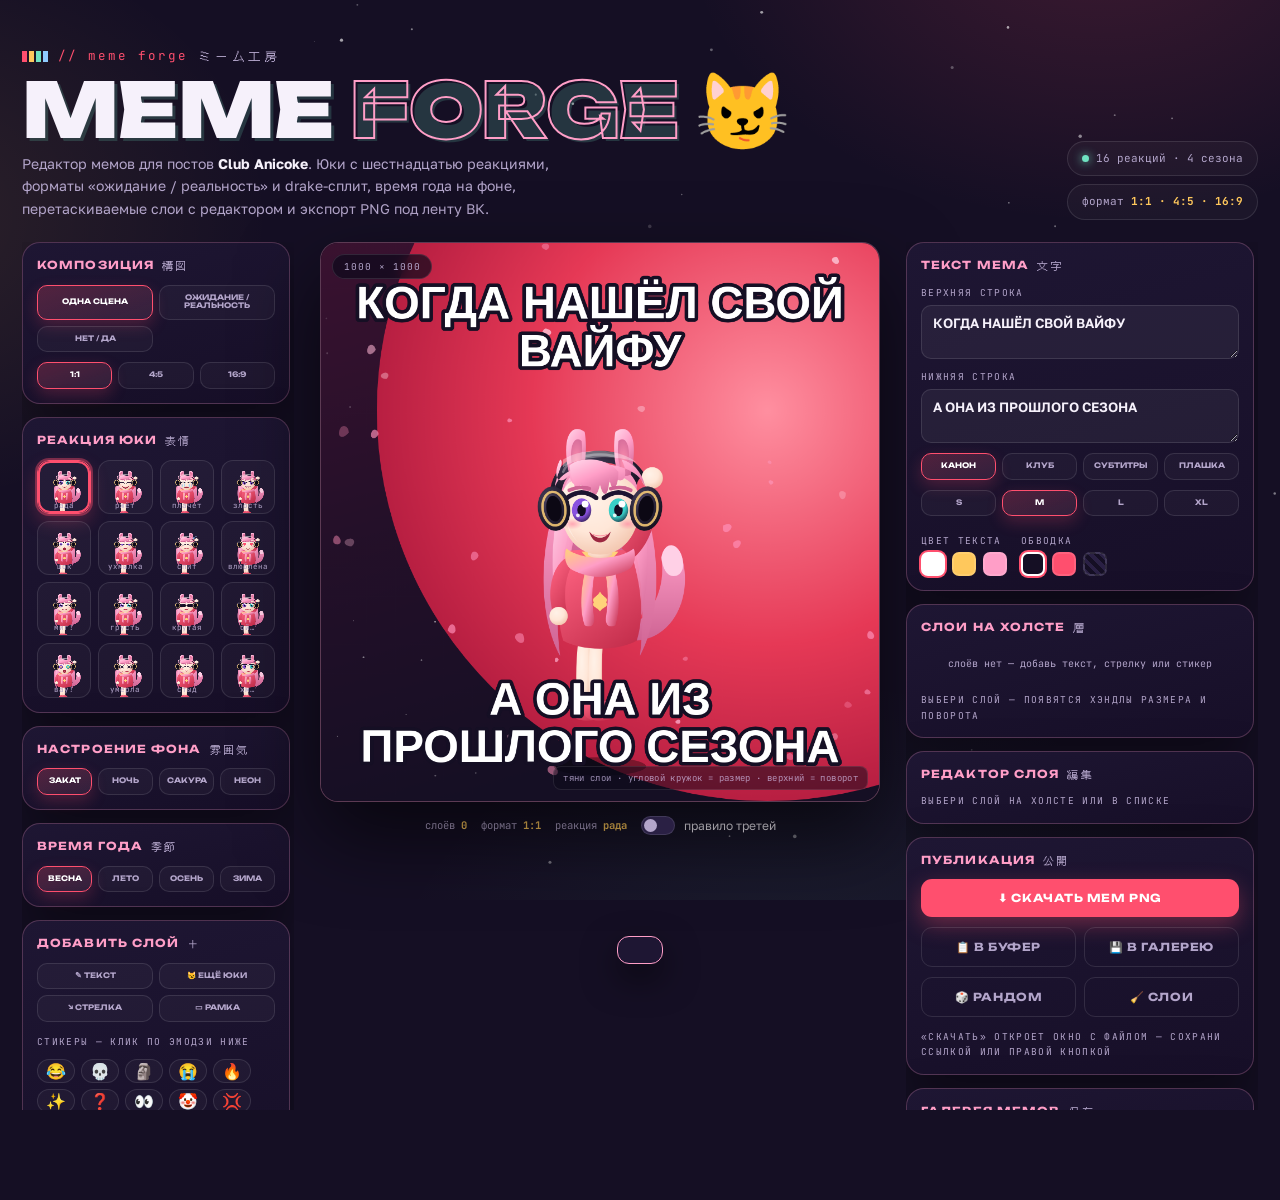
==== commit b3b7ac29: "Update meme-forge.html" ====
--- a/meme-forge.html
+++ b/meme-forge.html
@@ -379,7 +379,7 @@
     .seg button {
       font-family: var(--display);
       font-weight: 700;
-      font-size: 8px;
+      font-size: 7.5px;
       letter-spacing: 0;
       text-transform: uppercase;
       padding: 8px 3px;
@@ -514,6 +514,11 @@
       line-height: 1
     }
 
+    .chip.e.on {
+      border-color: var(--hot);
+      background: rgba(255, 79, 110, .15)
+    }
+
     .sw {
       display: flex;
       align-items: center;
@@ -563,7 +568,8 @@
     .swatches {
       display: flex;
       gap: 7px;
-      align-items: center
+      align-items: center;
+      flex-wrap: wrap
     }
 
     .swatch {
@@ -571,7 +577,7 @@
       height: 24px;
       border-radius: 7px;
       cursor: pointer;
-      border: 2px solid transparent;
+      border: 2px solid var(--line);
       transition: .16s
     }
 
@@ -1061,12 +1067,12 @@
         <div class="fh-tag"><span class="gl"><i></i><i></i><i></i><i></i></span>// meme forge <span
             class="jp">ミーム工房</span></div>
         <h1 class="fh-title">MEME <em>FORGE</em> <span class="face">😼</span></h1>
-        <p class="fh-sub">Редактор мемов для постов <b>Club Anicoke</b>. Юки с восемью реакциями как готовые шаблоны,
-          форматы «ожидание / реальность» и drake‑сплит, перетаскиваемые слои, четыре стиля текста и экспорт PNG под
-          ленту ВК.</p>
+        <p class="fh-sub">Редактор мемов для постов <b>Club Anicoke</b>. Юки с шестнадцатью реакциями, форматы «ожидание
+          / реальность» и drake‑сплит, время года на фоне, перетаскиваемые слои с редактором и экспорт PNG под ленту ВК.
+        </p>
       </div>
       <div class="fh-meta">
-        <div class="fh-pill"><span class="dot"></span>слои drag + touch</div>
+        <div class="fh-pill"><span class="dot"></span>16 реакций · 4 сезона</div>
         <div class="fh-pill">формат <b>1:1 · 4:5 · 16:9</b></div>
       </div>
     </header>
@@ -1100,6 +1106,11 @@
         </div>
 
         <div class="card">
+          <h3>время года <span class="jp">季節</span></h3>
+          <div class="seg c4" id="season"></div>
+        </div>
+
+        <div class="card">
           <h3>добавить слой <span class="jp">＋</span></h3>
           <div class="seg c2">
             <button id="addText">✎ текст</button>
@@ -1130,7 +1141,7 @@
         <div class="stage-bar">
           <span class="meter">слоёв <b id="mLayers">0</b></span>
           <span class="meter">формат <b id="mRatio">1:1</b></span>
-          <span class="meter">реакция <b id="mFace">happy</b></span>
+          <span class="meter">реакция <b id="mFace">рада</b></span>
           <label class="sw"><input type="checkbox" id="gridOn"><span class="box"></span>правило третей</label>
         </div>
       </div>
@@ -1171,6 +1182,13 @@
           <div class="cap" id="layerHint">выбери слой — появятся хэндлы размера и поворота</div>
         </div>
 
+        <div class="card" id="editCard">
+          <h3>редактор слоя <span class="jp">編集</span></h3>
+          <div id="editBody">
+            <div class="cap">выбери слой на холсте или в списке</div>
+          </div>
+        </div>
+
         <div class="card">
           <h3>публикация <span class="jp">公開</span></h3>
           <button class="btn btn-hot" id="dlMeme">⬇ скачать мем PNG</button>
@@ -1218,14 +1236,13 @@
 
   <script>
     const $ = s => document.querySelector(s), $$ = s => [...document.querySelectorAll(s)];
-    /* защитный навешиватель: отсутствующий элемент больше не валит инициализацию */
     function on(sel, ev, fn) {
       const el = typeof sel === 'string' ? $(sel) : sel;
       if (el) { el.addEventListener(ev, fn); return el; }
       console.warn('[meme-forge] элемент не найден, пропуск:', sel); return null;
     }
 
-    /* ═══════════ ambient-фон ═══════════ */
+    /* ═══════════ ambient-фон страницы ═══════════ */
     (() => {
       const cv = $('#bg'), cx = cv.getContext('2d'); let W, H, ps = [], st = [];
       const C = ['#ffb7d5', '#ff9ec7', '#ffd3e4'];
@@ -1252,6 +1269,8 @@
     const FACES = [
       { k: 'happy', n: 'рада' }, { k: 'laugh', n: 'ржёт' }, { k: 'cry', n: 'плачет' }, { k: 'angry', n: 'злость' },
       { k: 'shock', n: 'шок' }, { k: 'smug', n: 'ухмылка' }, { k: 'sleep', n: 'спит' }, { k: 'love', n: 'влюблена' },
+      { k: 'wink', n: 'миг!' }, { k: 'sad', n: 'грусть' }, { k: 'cool', n: 'крутая' }, { k: 'sweat', n: 'ой…' },
+      { k: 'star', n: 'вау!' }, { k: 'dead', n: 'умерла' }, { k: 'blush', n: 'стыд' }, { k: 'think', n: 'хм…' },
     ];
     const MOODS = {
       sunset: { name: 'закат', bg: [[0, '#3a1230'], [.5, '#241029'], [1, '#150f24']], sun: { x: .8, y: .3, r: .7, c0: '#ff8fa0', c1: '#e63956', c2: '#b81f42' } },
@@ -1259,16 +1278,24 @@
       sakura: { name: 'сакура', bg: [[0, '#4a1c3c'], [.5, '#341634'], [1, '#241634']], sun: { x: .8, y: .32, r: .7, c0: '#ffc2dd', c1: '#ff7da6', c2: '#d96f9c' } },
       neon: { name: 'неон', bg: [[0, '#120c22'], [1, '#0a0716']], sun: { x: .8, y: .36, r: .65, c0: 'rgba(111,227,193,.42)', c1: 'rgba(255,79,110,.18)', c2: 'transparent' } },
     };
-    const STICKERS = ['😂', '💀', '🗿', '😭', '🔥', '✨', '❓', '', '🤡', '', '💖', '😎', '🎤', '📺', '🤯', '😤', '🥲', ''];
-    const TFILLS = [['#ffffff', 'белый'], ['#150f24', 'чёрный'], ['#ffc85c', 'золото'], ['#ff9ec7', 'сакура']];
-    const TSTROKES = [['#150f24', 'чёрный'], ['#ffffff', 'белый'], ['#ff4f6e', 'hot'], ['none', 'без']];
+    const SEASONS = {
+      spring: { name: 'весна', jp: '春', part: 'petal', colors: ['#ffb7d5', '#ff9ec7', '#ffd3e4', '#ff8fb8'] },
+      summer: { name: 'лето', jp: '夏', part: 'firefly', colors: ['#ffe08a', '#ffc85c', '#fff3c4', '#a8e063'] },
+      autumn: { name: 'осень', jp: '秋', part: 'leaf', colors: ['#ff9a52', '#e8622c', '#ffc85c', '#c0392b'] },
+      winter: { name: 'зима', jp: '冬', part: 'snow', colors: ['#ffffff', '#e8f2ff', '#cfe4ff', '#dbeafe'] },
+    };
+    const STICKERS = ['😂', '💀', '🗿', '😭', '🔥', '✨', '❓', '👀', '🤡', '💢', '💖', '😎', '🎤', '📺', '🤯', '😤', '🥲', '🌸'];
+    const TFILLS = [['#ffffff', 'белый'], ['#ffc85c', 'золото'], ['#ff9ec7', 'сакура']];
+    const TSTROKES = [['#150f24', 'чёрный'], ['#ff4f6e', 'hot'], ['none', 'без']];
     const SIZEZ = { S: .058, M: .082, L: .112, XL: .15 };
     const DEF_SPLIT = ['ОЖИДАНИЕ', 'РЕАЛЬНОСТЬ'], DEF_DRAKE = ['НЕТ', 'ДА'];
     const HANDLE_CSS = 12, HANDLE_HIT = 15, HANDLE_LEN = 22;
+    const EDIT_COLORS = ['#ffc85c', '#ff4f6e', '#6fe3c1', '#8ecbff', '#ffffff', '#150f24'];
+    const TEXT_H = { S: .06, M: .1, L: .16, XL: .24 };
 
     /* ═══════════ состояние ═══════════ */
     const S = {
-      layout: 'single', ratio: '11', face: 'happy', mood: 'sunset',
+      layout: 'single', ratio: '11', face: 'happy', mood: 'sunset', season: 'spring',
       tStyle: 'classic', tSize: 'M', tFill: '#ffffff', tStroke: '#150f24',
       topText: 'КОГДА НАШЁЛ СВОЙ ВАЙФУ', botText: 'А ОНА ИЗ ПРОШЛОГО СЕЗОНА',
       cap1: 'ОЖИДАНИЕ', cap2: 'РЕАЛЬНОСТЬ', grid: false,
@@ -1318,6 +1345,12 @@
         const g = `<ellipse cx="${ex}" cy="66" rx="5.6" ry="6.6" fill="url(#${eL})"/><ellipse cx="${ex}" cy="66" rx="2.4" ry="3.2" fill="#120b22"/><circle cx="${ex + 1.8}" cy="63" r="1.6" fill="#fff"/><path d="M${ex - 9},58 l17,5" stroke="#1d1430" stroke-width="3.2" fill="none" stroke-linecap="round"/>`;
         return w ? `<g transform="${w}">${g}</g>` : `<g>${g}</g>`;
       };
+      /* новые примитивы */
+      const line = (ex) => `<path d="M${ex - 8},65 q8,4 16,0" stroke="#2a1d3a" stroke-width="3" fill="none" stroke-linecap="round"/>`;
+      const barc = (ex) => `<path d="M${ex - 8},63 q8,6 16,0" stroke="#2a1d3a" stroke-width="3.2" fill="none" stroke-linecap="round"/>`;
+      const xeye = (ex) => `<path d="M${ex - 5},60 l10,10 M${ex + 5},60 l-10,10" stroke="#2a1d3a" stroke-width="3" stroke-linecap="round"/>`;
+      const stareye = (ex, grad) => `<ellipse cx="${ex}" cy="65" rx="6.6" ry="7.9" fill="url(#${grad})"/><path d="M${ex},58 L${ex + 1.8},63 L${ex + 7},65 L${ex + 1.8},67 L${ex},72 L${ex - 1.8},67 L${ex - 7},65 L${ex - 1.8},63 Z" fill="#ffc85c"/><circle cx="${ex + 2}" cy="61" r="1.2" fill="#fff"/>`;
+      const thinkeye = (ex, grad) => `<ellipse cx="${ex}" cy="65" rx="6.3" ry="7.7" fill="url(#${grad})"/><circle cx="${ex + 2.6}" cy="62" r="3" fill="#120b22"/><circle cx="${ex + 3.6}" cy="61" r="1" fill="#fff"/><path d="M${ex - 9.5},57 q9.5,-7 19,0" stroke="#1d1430" stroke-width="3" fill="none" stroke-linecap="round"/>`;
       let L, R;
       switch (face) {
         case 'laugh': L = happy(58, sxL); R = happy(82, sxR); break;
@@ -1327,6 +1360,14 @@
         case 'sleep': L = sleep(58, sxL); R = sleep(82, sxR); break;
         case 'love': L = love(58); R = love(82); break;
         case 'angry': L = angry(58, sxL); R = angry(82, sxR); break;
+        case 'wink': L = open(58, eL, sxL); R = happy(82, sxR); break;
+        case 'sad': L = open(58, eL, sxL); R = open(82, eR, sxR); break;
+        case 'cool': L = line(58); R = line(82); break;
+        case 'sweat': L = open(58, eL, sxL); R = open(82, eR, sxR); break;
+        case 'star': L = stareye(58, eL); R = stareye(82, eR); break;
+        case 'dead': L = xeye(58); R = xeye(82); break;
+        case 'blush': L = barc(58); R = barc(82); break;
+        case 'think': L = thinkeye(58, eL); R = thinkeye(82, eR); break;
         default: L = open(58, eL, sxL); R = open(82, eR, sxR);
       }
       return L + R;
@@ -1340,7 +1381,23 @@
         case 'smug': return `<path d="M62,80 q8,5 16,-1" stroke="#b83350" stroke-width="2.4" fill="none" stroke-linecap="round"/>`;
         case 'sleep': return `<path d="M64,82 q6,3 12,0" stroke="#b83350" stroke-width="2.2" fill="none" stroke-linecap="round"/><text x="92" y="40" font-family="Unbounded" font-size="14" fill="#8ecbff" font-weight="700">z</text><text x="100" y="30" font-family="Unbounded" font-size="11" fill="#8ecbff" font-weight="700">z</text>`;
         case 'love': return `<path d="M62,80 q8,8 16,0 q-2,7 -8,7 q-6,0 -8,-7z" fill="#9c2740"/>`;
+        case 'wink': return `<path d="M61,79 q9,8 18,0 q-2,7 -9,7 q-7,0 -9,-7z" fill="#9c2740"/>`;
+        case 'sad': return `<path d="M63,84 q7,-5 14,0" stroke="#b83350" stroke-width="2.4" fill="none" stroke-linecap="round"/>`;
+        case 'cool': return `<path d="M62,80 q8,5 16,-1" stroke="#b83350" stroke-width="2.4" fill="none" stroke-linecap="round"/>`;
+        case 'sweat': return `<path d="M62,82 q4,3 8,0 q4,-3 8,0" stroke="#b83350" stroke-width="2.2" fill="none" stroke-linecap="round"/>`;
+        case 'star': return `<ellipse cx="70" cy="84" rx="5.5" ry="7" fill="#9c2740"/><path d="M66,82 q4,2 8,0 q-1,3 -4,3 q-3,0 -4,-3z" fill="#ff8aa0"/>`;
+        case 'dead': return `<path d="M60,84 q5,-3 10,0 q5,3 10,0" stroke="#b83350" stroke-width="2.2" fill="none" stroke-linecap="round"/>`;
+        case 'blush': return `<path d="M66,82 q4,4 8,0" stroke="#b83350" stroke-width="2.2" fill="none" stroke-linecap="round"/>`;
+        case 'think': return `<path d="M65,83 q6,3 11,1" stroke="#b83350" stroke-width="2.2" fill="none" stroke-linecap="round"/>`;
         default: return `<path d="M63,79 q7,8 14,0 q-2,7 -7,7 q-5,0 -7,-7z" fill="#9c2740"/><path d="M64,80 q6,3 12,0 q-2,2 -6,2 q-4,0 -6,-2z" fill="#ff8aa0"/>`;
+      }
+    }
+    function buildBrows(face, hD) {
+      switch (face) {
+        case 'angry': return `<path d="M48,50 l14,4" stroke="${hD}" stroke-width="2.6" fill="none" stroke-linecap="round"/><path d="M92,50 l-14,4" stroke="${hD}" stroke-width="2.6" fill="none" stroke-linecap="round"/>`;
+        case 'sad': return `<path d="M50,55 l13,-4" stroke="${hD}" stroke-width="2.4" fill="none" stroke-linecap="round"/><path d="M77,51 l13,4" stroke="${hD}" stroke-width="2.4" fill="none" stroke-linecap="round"/>`;
+        case 'think': return `<path d="M50,53 q7,-3 13,-1" stroke="${hD}" stroke-width="2.4" fill="none" stroke-linecap="round"/><path d="M77,48 q7,-4 13,-1" stroke="${hD}" stroke-width="2.6" fill="none" stroke-linecap="round"/>`;
+        default: return `<path d="M50,52 q7,-3 13,-1" stroke="${hD}" stroke-width="2.4" fill="none" stroke-linecap="round"/><path d="M77,51 q7,-2 13,1" stroke="${hD}" stroke-width="2.4" fill="none" stroke-linecap="round"/>`;
       }
     }
     function chibiSVG(face) {
@@ -1373,13 +1430,16 @@
       const faceG = `<path d="M44,60 C44,34 96,34 96,60 C96,82 84,94 70,94 C56,94 44,82 44,60 Z" fill="url(#${id}_sk)"/><path d="M46,58 C46,46 52,40 60,38 C50,42 47,52 48,64 C48,72 50,80 56,86 C49,80 46,70 46,58 Z" fill="#fff" opacity=".4"/>`;
       const front = `<path d="M40,56 C38,28 102,28 100,56 C100,42 92,34 84,32 C90,44 84,50 78,42 C76,54 68,44 64,54 C60,44 52,54 50,42 C44,50 38,44 44,32 C48,34 40,42 40,56 Z" fill="url(#${id}_h)"/><path d="M50,36 C52,50 56,56 58,46 C58,56 62,58 64,48 C64,58 68,58 70,48 C72,58 76,56 76,44 C78,56 82,50 82,40 C74,30 56,30 50,36 Z" fill="url(#${id}_h)"/><path d="M46,32 C58,24 82,24 94,34 C82,29 58,29 46,37 Z" fill="#fff" opacity=".34"/>`;
       const cup = (px, rot) => `<g transform="rotate(${rot} ${px} 64)"><ellipse cx="${px}" cy="64" rx="10.5" ry="14.5" fill="url(#${id}_hp)"/><ellipse cx="${px}" cy="64" rx="7.4" ry="11" fill="none" stroke="${p.accent}" stroke-width="1.6" opacity=".85"/><ellipse cx="${px}" cy="64" rx="5" ry="8.4" fill="#0c0814"/></g>`;
-      const brows = face === 'angry'
-        ? `<path d="M48,50 l14,4" stroke="${hD}" stroke-width="2.6" fill="none" stroke-linecap="round"/><path d="M92,50 l-14,4" stroke="${hD}" stroke-width="2.6" fill="none" stroke-linecap="round"/>`
-        : `<path d="M50,52 q7,-3 13,-1" stroke="${hD}" stroke-width="2.4" fill="none" stroke-linecap="round"/><path d="M77,51 q7,-2 13,1" stroke="${hD}" stroke-width="2.4" fill="none" stroke-linecap="round"/>`;
+      const brows = buildBrows(face, hD);
       const eyes = buildEyes(face, id, p, sxL, sxR);
       const mouth = buildMouth(face);
-      const blush = `<ellipse cx="52" cy="74" rx="6.5" ry="3.6" fill="url(#${id}_bl)"/><ellipse cx="88" cy="74" rx="6.5" ry="3.6" fill="url(#${id}_bl)"/>`;
-      return `<svg xmlns="http://www.w3.org/2000/svg" width="140" height="240" viewBox="0 0 140 240">${defs}<ellipse cx="70" cy="232" rx="30" ry="6" fill="rgba(0,0,0,.35)"/>${tail}${back}${long}${hpBand}${ears}${leg(56)}${leg(64)}${torso}${armL}${armR}${neck}${scarf}${faceG}${front}${brows}${eyes}${blush}${mouth}${cup(40, -8)}${cup(100, 8)}</svg>`;
+      const blushBase = `<ellipse cx="52" cy="74" rx="6.5" ry="3.6" fill="url(#${id}_bl)"/><ellipse cx="88" cy="74" rx="6.5" ry="3.6" fill="url(#${id}_bl)"/>`;
+      const bigBlush = `<ellipse cx="51" cy="75" rx="9" ry="5" fill="#ff6f96" opacity=".55"/><ellipse cx="89" cy="75" rx="9" ry="5" fill="#ff6f96" opacity=".55"/>`;
+      const blush = face === 'blush' ? bigBlush : blushBase;
+      const glasses = `<g><rect x="45" y="57" width="23" height="15" rx="7" fill="#160f24"/><rect x="72" y="57" width="23" height="15" rx="7" fill="#160f24"/><path d="M68,63 h4" stroke="#160f24" stroke-width="3"/><path d="M45,61 l-6,-4 M95,61 l6,-4" stroke="#160f24" stroke-width="3" stroke-linecap="round"/><rect x="49" y="60" width="8" height="4" rx="2" fill="#4a4260" opacity=".7"/><rect x="76" y="60" width="8" height="4" rx="2" fill="#4a4260" opacity=".7"/></g>`;
+      const sweatDrop = `<path d="M97,50 q-5,9 0,14 q5,-5 0,-14z" fill="#7fd0ff" opacity=".9"/>`;
+      const extra = face === 'cool' ? glasses : face === 'sweat' ? sweatDrop : '';
+      return `<svg xmlns="http://www.w3.org/2000/svg" width="140" height="240" viewBox="0 0 140 240">${defs}<ellipse cx="70" cy="232" rx="30" ry="6" fill="rgba(0,0,0,.35)"/>${tail}${back}${long}${hpBand}${ears}${leg(56)}${leg(64)}${torso}${armL}${armR}${neck}${scarf}${faceG}${front}${brows}${eyes}${blush}${mouth}${extra}${cup(40, -8)}${cup(100, 8)}</svg>`;
     }
     const yukiCache = {};
     function yukiImg(face) {
@@ -1395,6 +1455,41 @@
     function rng(seed) { let s = seed >>> 0; return () => { s = (s * 1664525 + 1013904223) >>> 0; return s / 4294967296; }; }
 
     function dims() { return S.ratio === '45' ? [1000, 1250] : S.ratio === '169' ? [1280, 720] : [1000, 1000]; }
+
+    /* сезонные частицы на фоне мема */
+    function drawSeasonParticles(c, W, H) {
+      const s = SEASONS[S.season]; const C = s.colors; const r2 = rng(42);
+      for (let i = 0; i < 34; i++) {
+        const x = r2() * W, y = r2() * H, rot = r2() * 6.28, col = C[r2() * C.length | 0];
+        if (s.part === 'petal' || s.part === 'leaf') {
+          const sz = (s.part === 'leaf' ? 10 : 8) + r2() * 15;
+          c.save(); c.translate(x, y); c.rotate(rot); c.globalAlpha = .3 + r2() * .45; c.fillStyle = col;
+          c.beginPath(); c.moveTo(0, 0);
+          c.bezierCurveTo(sz * .6, -sz * .5, sz * 1.1, -sz * .1, sz * .55, sz * .5);
+          c.bezierCurveTo(sz * .2, sz * .75, -sz * .1, sz * .4, 0, 0);
+          c.fill();
+          if (s.part === 'leaf') { c.strokeStyle = 'rgba(0,0,0,.15)'; c.lineWidth = 1; c.beginPath(); c.moveTo(0, 0); c.lineTo(sz * .5, sz * .35); c.stroke(); }
+          c.restore();
+        } else if (s.part === 'snow') {
+          const sz = 1.5 + r2() * 3.5;
+          c.globalAlpha = .35 + r2() * .5; c.fillStyle = col;
+          c.beginPath(); c.arc(x, y, sz, 0, 6.28); c.fill();
+        } else if (s.part === 'firefly') {
+          const sz = 1 + r2() * 2.5;
+          c.globalAlpha = .25 + r2() * .55;
+          const g = c.createRadialGradient(x, y, 0, x, y, sz * 4);
+          g.addColorStop(0, col); g.addColorStop(1, 'transparent');
+          c.fillStyle = g; c.beginPath(); c.arc(x, y, sz * 4, 0, 6.28); c.fill();
+          c.globalAlpha = .8; c.fillStyle = '#fff'; c.beginPath(); c.arc(x, y, sz * .6, 0, 6.28); c.fill();
+        }
+      }
+      c.globalAlpha = 1;
+      if (s.part === 'snow') {
+        const sg = c.createLinearGradient(0, H * .82, 0, H);
+        sg.addColorStop(0, 'transparent'); sg.addColorStop(1, 'rgba(255,255,255,.14)');
+        c.fillStyle = sg; c.fillRect(0, H * .82, W, H * .18);
+      }
+    }
 
     function drawBg(c, W, H, seed) {
       const m = MOODS[S.mood];
@@ -1405,11 +1500,7 @@
         const rg = c.createRadialGradient(sx, sy, 0, sx, sy, sr); rg.addColorStop(0, m.sun.c0); rg.addColorStop(.6, m.sun.c1); rg.addColorStop(1, m.sun.c2);
         c.fillStyle = rg; c.beginPath(); c.arc(sx, sy, sr, 0, 6.28); c.fill();
       }
-      const C = ['#ffb7d5', '#ff9ec7', '#ffd3e4', '#ff8fb8']; const r2 = rng(42);
-      for (let i = 0; i < 34; i++) {
-        const x = r2() * W, y = r2() * H, s = 8 + r2() * 15, rot = r2() * 6.28; c.save(); c.translate(x, y); c.rotate(rot); c.globalAlpha = .3 + r2() * .45; c.fillStyle = C[r2() * 4 | 0];
-        c.beginPath(); c.moveTo(0, 0); c.bezierCurveTo(s * .6, -s * .5, s * 1.1, -s * .1, s * .55, s * .5); c.bezierCurveTo(s * .2, s * .75, -s * .1, s * .4, 0, 0); c.fill(); c.restore();
-      } c.globalAlpha = 1;
+      drawSeasonParticles(c, W, H);
     }
 
     function wrap(c, text, maxW, font) {
@@ -1423,7 +1514,6 @@
       const lines = wrap(c, text.toUpperCase(), W * .9, font);
       c.textAlign = 'center'; c.textBaseline = 'middle';
       const lh = fs * 1.04; const blockH = lines.length * lh;
-      // верх растёт вниз от верха; низ привязан к нижней кромке и растёт вверх (не вылезает за рамку)
       let y0 = alignY === 'top' ? H * .07 + lh / 2 : H * .95 - (lines.length - 1) * lh - lh / 2;
       if (opts.style === 'caption' || opts.style === 'karaoke') {
         const pad = lh * .4; const bw = W * .92, bh = blockH + pad * 2; const bx = (W - bw) / 2;
@@ -1631,6 +1721,15 @@
       });
     }
 
+    /* ═══════════ время года ═══════════ */
+    const seasonEl = $('#season');
+    if (seasonEl) {
+      Object.entries(SEASONS).forEach(([k, s]) => {
+        const b = document.createElement('button'); b.dataset.s = k; if (k === S.season) b.classList.add('on'); b.textContent = s.name;
+        b.onclick = () => { $$('#season button').forEach(x => x.classList.remove('on')); b.classList.add('on'); S.season = k; pop(); requestPaint(true); }; seasonEl.appendChild(b);
+      });
+    }
+
     /* ═══════════ стикеры ═══════════ */
     const stEl = $('#stickers');
     if (stEl) {
@@ -1655,7 +1754,7 @@
     buildSwatches('#tFill', TFILLS, S.tFill, c => { S.tFill = c; requestPaint(true); });
     buildSwatches('#tStroke', TSTROKES, S.tStroke, c => { S.tStroke = c; requestPaint(true); });
 
-    /* ═══════════ сегмент-контролы (через on — не падают на null) ═══════════ */
+    /* ═══════════ сегмент-контролы ═══════════ */
     on('#layout', 'click', e => {
       const b = e.target.closest('button'); if (!b) return; $$('#layout button').forEach(x => x.classList.remove('on')); b.classList.add('on');
       S.layout = b.dataset.l; syncLayoutUI(); pop(); requestPaint(true);
@@ -1696,19 +1795,26 @@
     on('#addYuki', 'click', () => addLayer({ type: 'yuki', face: FACES[Math.random() * FACES.length | 0].k, x: .62, y: .34, w: .3, h: .5, rot: 0 }));
     on('#addArrow', 'click', () => addLayer({ type: 'arrow', color: '#ffc85c', x: .55, y: .5, w: .22, h: .22, rot: 0 }));
     on('#addBox', 'click', () => addLayer({ type: 'box', color: '#ff4f6e', x: .3, y: .3, w: .4, h: .3, rot: 0 }));
+
     function renderLayers() {
-      const box = $('#layerList'); if (!box) return; box.innerHTML = ''; $('#mLayers').textContent = S.layers.length;
-      if (!S.layers.length) { box.innerHTML = '<div class="g-empty" style="grid-column:1/-1">слоёв нет — добавь текст, стрелку или стикер</div>'; return; }
-      S.layers.slice().reverse().forEach(L => {
-        const el = document.createElement('div'); el.className = 'layer' + (S.active === L.id ? ' on' : '');
-        const ic = L.type === 'text' ? '✎' : L.type === 'yuki' ? '😼' : L.type === 'sticker' ? L.emoji : L.type === 'arrow' ? '↘' : '▭';
-        const nm = L.type === 'text' ? L.text : L.type === 'yuki' ? ('Юки · ' + L.face) : L.type;
-        el.innerHTML = `<span class="ic">${ic}</span><span class="nm">${esc(nm)}</span><button class="x" title="удалить">✕</button>`;
-        el.onclick = (ev) => { if (ev.target.classList.contains('x')) return; S.active = L.id; renderLayers(); requestPaint(true); };
-        el.querySelector('.x').onclick = (ev) => { ev.stopPropagation(); S.layers = S.layers.filter(x => x.id !== L.id); if (S.active === L.id) S.active = null; renderLayers(); requestPaint(true); };
-        box.appendChild(el);
-      });
+      const box = $('#layerList');
+      if (!box) { renderEditor(); return; }
+      box.innerHTML = ''; $('#mLayers').textContent = S.layers.length;
+      if (!S.layers.length) {
+        box.innerHTML = '<div class="g-empty" style="grid-column:1/-1">слоёв нет — добавь текст, стрелку или стикер</div>';
+      } else {
+        S.layers.slice().reverse().forEach(L => {
+          const el = document.createElement('div'); el.className = 'layer' + (S.active === L.id ? ' on' : '');
+          const ic = L.type === 'text' ? '✎' : L.type === 'yuki' ? '😼' : L.type === 'sticker' ? L.emoji : L.type === 'arrow' ? '↘' : '▭';
+          const nm = L.type === 'text' ? L.text : L.type === 'yuki' ? ('Юки · ' + (FACES.find(f => f.k === L.face) || {}).n) : L.type;
+          el.innerHTML = `<span class="ic">${ic}</span><span class="nm">${esc(nm)}</span><button class="x" title="удалить">✕</button>`;
+          el.onclick = (ev) => { if (ev.target.classList.contains('x')) return; S.active = L.id; renderLayers(); requestPaint(true); };
+          el.querySelector('.x').onclick = (ev) => { ev.stopPropagation(); S.layers = S.layers.filter(x => x.id !== L.id); if (S.active === L.id) S.active = null; renderLayers(); requestPaint(true); };
+          box.appendChild(el);
+        });
+      }
       const hint = $('#layerHint'); if (hint) hint.style.display = S.active ? 'none' : '';
+      renderEditor();
     }
     function esc(s) { return String(s).replace(/&/g, '&amp;').replace(/</g, '&lt;').replace(/>/g, '&gt;'); }
 
@@ -1716,16 +1822,83 @@
       const el = e.target.closest('.layer'); if (!el) return;
       const idx = [...$('#layerList').children].indexOf(el); const L = S.layers.slice().reverse()[idx];
       if (L && L.type === 'text') { const v = prompt('текст слоя:', L.text); if (v != null) { L.text = v; renderLayers(); requestPaint(true); } }
-      if (L && L.type === 'yuki') { const v = prompt('реакция (' + FACES.map(f => f.k).join(', ') + '):', L.face); if (v && yukiCache[v]) { L.face = v; requestPaint(true); } }
+      if (L && L.type === 'yuki') { const v = prompt('реакция (' + FACES.map(f => f.k).join(', ') + '):', L.face); if (v && yukiCache[v]) { L.face = v; renderLayers(); requestPaint(true); } }
+    });
+
+    /* ═══════════ редактор активного слоя ═══════════ */
+    function swatchRow(cur, colors, attr) {
+      return `<div class="swatches" data-attr="${attr}">` + colors.map(c =>
+        `<div class="swatch${c === cur ? ' on' : ''}" data-c="${c}" style="background:${c === 'none' ? 'repeating-linear-gradient(45deg,#2a2044 0 4px,#150f24 4px 8px)' : c}"></div>`
+      ).join('') + `</div>`;
+    }
+    function renderEditor() {
+      const body = $('#editBody'); if (!body) return;
+      const L = S.layers.find(l => l.id === S.active);
+      if (!L) { body.innerHTML = '<div class="cap">выбери слой на холсте или в списке</div>'; return; }
+      const tname = L.type === 'text' ? 'текст' : L.type === 'yuki' ? 'юки' : L.type === 'sticker' ? 'стикер' : L.type === 'arrow' ? 'стрелка' : 'рамка';
+      let html = `<div class="cap" style="margin-bottom:2px">тип: ${tname}</div>`;
+      if (L.type === 'text') {
+        html += `<div class="field"><span class="cap">текст</span><textarea id="edText" rows="2">${esc(L.text)}</textarea></div>`;
+        html += `<span class="cap">цвет</span>` + swatchRow(L.fill, TFILLS.map(x => x[0]), 'fill');
+        html += `<span class="cap">обводка</span>` + swatchRow(L.stroke, TSTROKES.map(x => x[0]), 'stroke');
+        html += `<span class="cap">размер</span><div class="seg c4" data-attr="size">` +
+          Object.entries(TEXT_H).map(([k, v]) => `<button data-z="${k}" class="${Math.abs(L.h - v) < .01 ? 'on' : ''}">${k}</button>`).join('') + `</div>`;
+      } else if (L.type === 'yuki') {
+        html += `<span class="cap">реакция</span><div class="seg c4" data-attr="face">` +
+          FACES.map(f => `<button data-f="${f.k}" class="${L.face === f.k ? 'on' : ''}">${f.n}</button>`).join('') + `</div>`;
+      } else if (L.type === 'sticker') {
+        html += `<span class="cap">эмодзи</span><div class="chips" data-attr="emoji">` +
+          STICKERS.map(e => `<button class="chip e${e === L.emoji ? ' on' : ''}" data-e="${e}">${e}</button>`).join('') + `</div>`;
+      } else if (L.type === 'arrow' || L.type === 'box') {
+        html += `<span class="cap">цвет</span>` + swatchRow(L.color, EDIT_COLORS, 'color');
+      }
+      html += `<div class="seg c2" style="margin-top:4px">
+        <button data-act="up">⬆ выше</button>
+        <button data-act="down">⬇ ниже</button>
+        <button data-act="dup">⧉ дублировать</button>
+        <button data-act="del">✕ удалить</button>
+      </div>`;
+      body.innerHTML = html;
+    }
+    on('#editCard', 'input', e => {
+      const L = S.layers.find(l => l.id === S.active); if (!L) return;
+      if (e.target.id === 'edText') { L.text = e.target.value; renderLayers(); requestPaint(true); }
+    });
+    on('#editCard', 'click', e => {
+      const L = S.layers.find(l => l.id === S.active); if (!L) return;
+      const sw = e.target.closest('.swatch');
+      if (sw) {
+        const attr = sw.closest('.swatches').dataset.attr; L[attr] = sw.dataset.c;
+        sw.closest('.swatches').querySelectorAll('.swatch').forEach(x => x.classList.remove('on')); sw.classList.add('on');
+        requestPaint(true); return;
+      }
+      const sz = e.target.closest('[data-attr="size"] button');
+      if (sz) { L.h = TEXT_H[sz.dataset.z]; sz.closest('.seg').querySelectorAll('button').forEach(x => x.classList.remove('on')); sz.classList.add('on'); requestPaint(true); return; }
+      const fb = e.target.closest('[data-attr="face"] button');
+      if (fb) { L.face = fb.dataset.f; fb.closest('.seg').querySelectorAll('button').forEach(x => x.classList.remove('on')); fb.classList.add('on'); requestPaint(true); return; }
+      const em = e.target.closest('[data-attr="emoji"] .chip');
+      if (em) { L.emoji = em.dataset.e; em.closest('.chips').querySelectorAll('.chip').forEach(x => x.classList.remove('on')); em.classList.add('on'); requestPaint(true); return; }
+      const act = e.target.closest('[data-act]');
+      if (act) {
+        const a = act.dataset.act; const idx = S.layers.findIndex(l => l.id === L.id);
+        if (a === 'del') { S.layers.splice(idx, 1); S.active = null; }
+        else if (a === 'dup') { const cp = { ...L, id: ++UID, x: Math.min(L.x + .05, 1), y: Math.min(L.y + .05, 1) }; S.layers.splice(idx + 1, 0, cp); S.active = cp.id; }
+        else if (a === 'up' && idx < S.layers.length - 1) { [S.layers[idx], S.layers[idx + 1]] = [S.layers[idx + 1], S.layers[idx]]; }
+        else if (a === 'down' && idx > 0) { [S.layers[idx], S.layers[idx - 1]] = [S.layers[idx - 1], S.layers[idx]]; }
+        renderLayers(); requestPaint(true); return;
+      }
     });
 
     /* ═══════════ действия ═══════════ */
     on('#clearLayers', 'click', () => { S.layers = []; S.active = null; renderLayers(); requestPaint(true); toast('🧹 слои очищены'); });
     on('#randomize', 'click', () => {
-      S.mood = Object.keys(MOODS)[Math.random() * 4 | 0]; S.face = FACES[Math.random() * FACES.length | 0].k;
+      S.mood = Object.keys(MOODS)[Math.random() * 4 | 0];
+      S.season = Object.keys(SEASONS)[Math.random() * 4 | 0];
+      S.face = FACES[Math.random() * FACES.length | 0].k;
       $$('#mood button').forEach(x => x.classList.toggle('on', x.dataset.m === S.mood));
+      $$('#season button').forEach(x => x.classList.toggle('on', x.dataset.s === S.season));
       $$('.face-btn').forEach(x => { const onn = x.dataset.f === S.face; x.classList.toggle('on', onn); x.setAttribute('aria-pressed', onn); });
-      $('#mFace').textContent = S.face;
+      $('#mFace').textContent = (FACES.find(f => f.k === S.face) || {}).n || S.face;
       pop(); requestPaint(true); toast('🎲 рандом-вайб');
     });
 
@@ -1815,4 +1988,4 @@
   </script>
 </body>
 
-</html>+</html>
